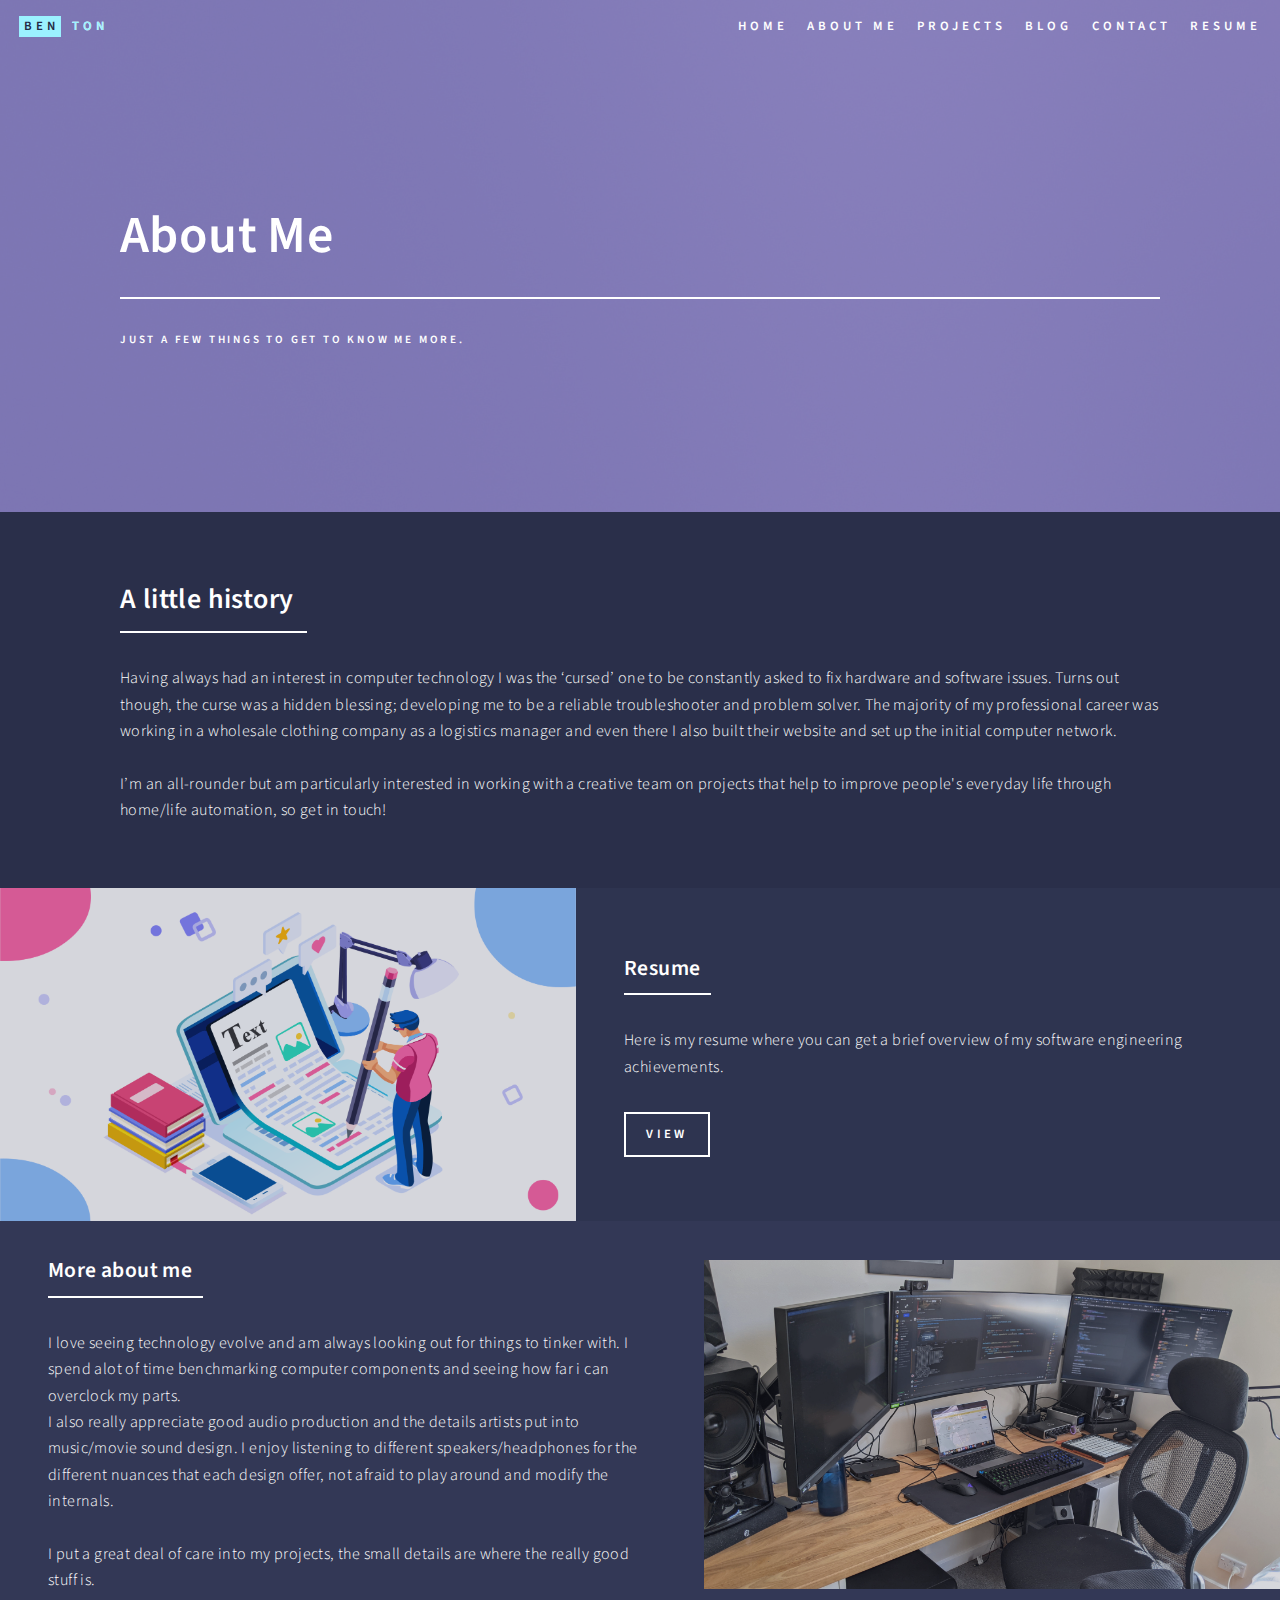
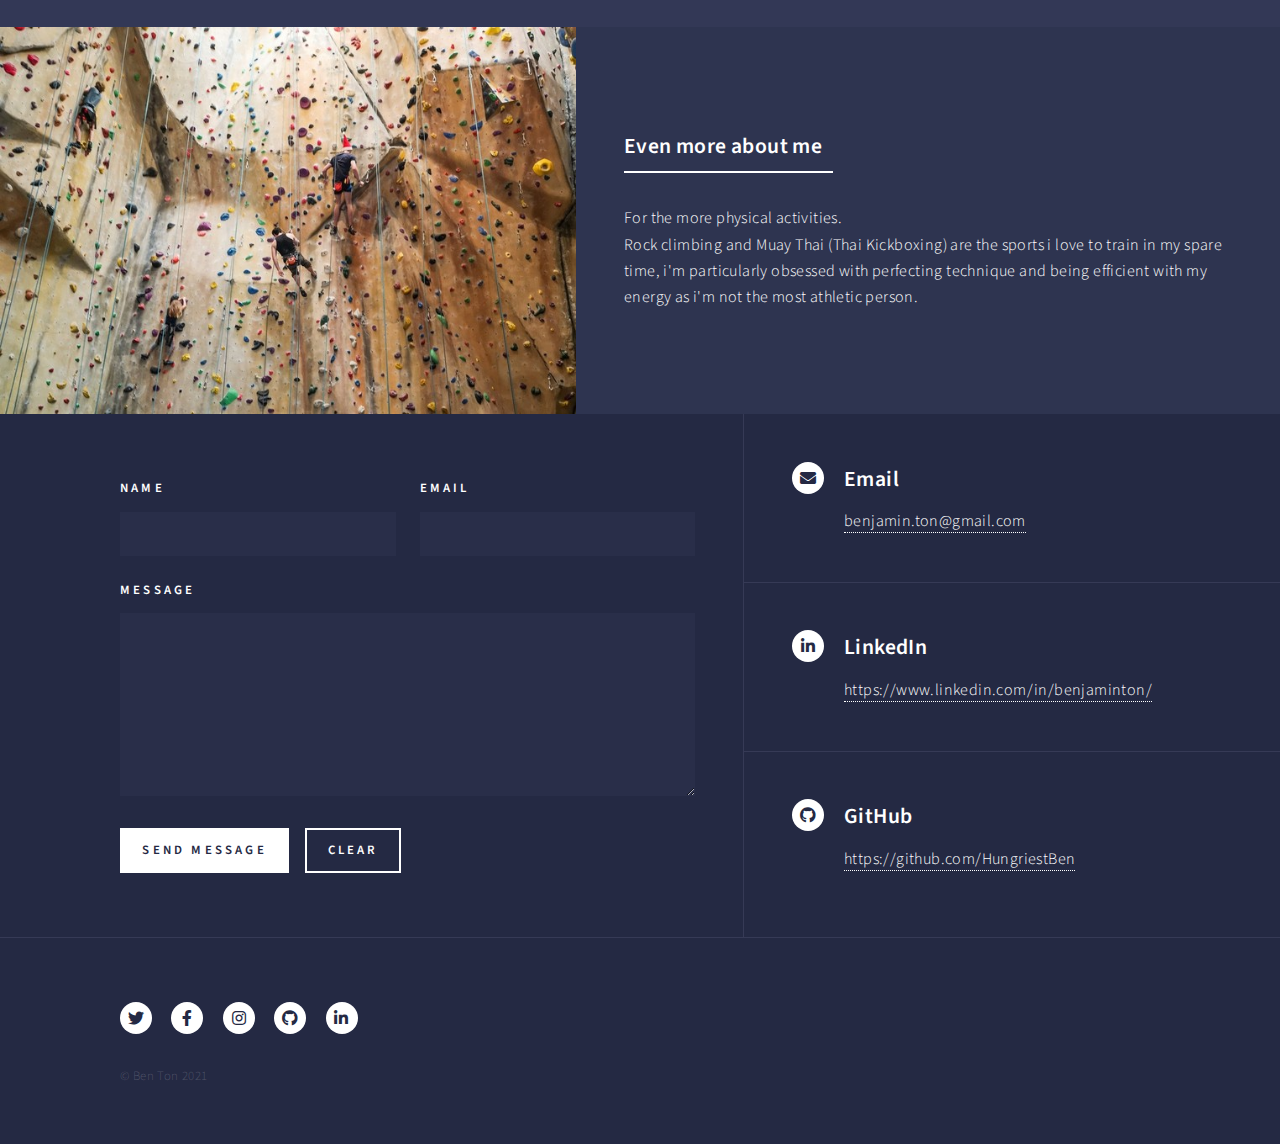
==== aboutme.html @ ab91a382 "Second commit" ====
<!DOCTYPE HTML>
<!--
	Forty by HTML5 UP
	html5up.net | @ajlkn
	Free for personal and commercial use under the CCA 3.0 license (html5up.net/license)
-->
<html>

<head>
	<title>About Me</title>
	<meta charset="utf-8" />
	<meta name="viewport" content="width=device-width, initial-scale=1, user-scalable=no" />
	<link rel="stylesheet" href="assets/css/main.css" />
	<noscript>
		<link rel="stylesheet" href="assets/css/noscript.css" />
	</noscript>
	<!-- webform.pw -->
	<script> web_form_id = "83a6d040-9218-4f47-a76b-d8c8f4a15410"</script>
	<script type="text/javascript" src="https://webform.pw/client/formclient.nocache.js">
	</script>
	<!--  -->
</head>

<body class="is-preload">

	<!-- Wrapper -->
	<div id="wrapper">

		<!-- Header -->
		<!-- Note: The "styleN" class below should match that of the banner element. -->
		<header id="header" class="alt style2">
			<a href="index.html" class="logo"><strong>BEN</strong> <span>TON</span></a>
			<nav>
			</nav>
		</header>

		<!-- Header -->
		<header id="header" class="alt">
			<a href="index.html" class="logo"><strong>BEN</strong> <span>TON</span></a>
			<nav>
				<a href="index.html">Home</a>
				<a href="landing.html">About Me</a>
				<a href="projects.html">Projects</a>
				<a href="blog.html" class="animatescroll">Blog</a>
				<a href="#contact" class="animatescroll">Contact</a>
				<a href="./public/Ben Ton.pdf" class="animatescroll">Resume</a>
			</nav>
		</header>

		<!-- Banner -->
		<!-- Note: The "styleN" class below should match that of the header element. -->
		<section id="banner" class="style2">
			<div class="inner">
				<span class="image">
					<img src="images/pic07.jpg" alt="" />
				</span>
				<header class="major">
					<h1>About Me</h1>
				</header>
				<div class="content">
					<p>Just a few things to get to know me more.</p>
				</div>
			</div>
		</section>

		<!-- Main -->
		<div id="main">

			<!-- One -->
			<section id="one">
				<div class="inner">
					<header class="major">
						<h2>A little history</h2>
					</header>
					<p>Having always had an interest in computer technology I was the ‘cursed’ one to be constantly
						asked to fix hardware and software issues. Turns out though, the curse was a hidden blessing;
						developing me to be a reliable troubleshooter and problem solver.
						The majority of my professional career was working in a wholesale clothing company as a
						logistics manager and even there I also built their website and set up the initial computer
						network.
						<br><br>
						I’m an all-rounder but am particularly interested in working with a creative team on projects
						that help to improve people's everyday life through home/life automation, so get in touch!
					</p>
				</div>
			</section>

			<!-- Two -->
			<section id="two" class="spotlights">
				<section>
					<a href="./public/Ben Ton.pdf" class="image">
						<img class="resume-image" src="./public/Document-Writing.png" alt=""
							data-position="center center" />
					</a>
					<div class="content">
						<div class="inner">
							<header class="major">
								<h3>Resume</h3>
							</header>
							<p>Here is my resume where you can get a brief overview of my software engineering
								achievements.</p>
							<ul class="actions">
								<li><a href="./public/Ben Ton.pdf" class="button">VIEW</a></li>
							</ul>
						</div>
					</div>
				</section>
				<section>
					<a href="#two" class="image">
						<img class="resume-image2" src="./public/bensdesk.jpg" alt="" data-position="top center" />
					</a>
					<div class="content">
						<div class="inner">
							<header class="major">
								<h3>More about me</h3>

							</header>
							<p>I love seeing technology evolve and am always looking out for things to tinker
								with. I spend alot of time benchmarking computer components and seeing how far i can
								overclock my parts.
								<br>
								I also really appreciate good audio production and the details artists put into
								music/movie sound design. I enjoy listening to different
								speakers/headphones for the different nuances that each design offer, not afraid to play
								around and modify the internals.
								<br>
								<br>
								I put a great deal of care into my projects, the small details are where the really good
								stuff is.


							</p>
							<!-- <ul class="actions">
								<li><a href="generic.html" class="button">Learn more</a></li>
							</ul> -->
						</div>
					</div>
				</section>
				<section>
					<a href="generic.html" class="image">
						<img src="./public/haardrock.jpg" alt="" data-position="25% 25%" />
					</a>
					<div class="content">
						<div class="inner">
							<header class="major">
								<h3>Even more about me</h3>
							</header>
							<p>For the more physical activities.
								<br>
								Rock climbing and Muay Thai (Thai Kickboxing) are the sports i love to train in my spare
								time, i'm particularly obsessed with perfecting technique and being efficient with my
								energy as i'm not the most athletic person.
							</p>
							<!-- <ul class="actions">
								<li><a href="generic.html" class="button">Learn more</a></li>
							</ul> -->
						</div>
					</div>
				</section>
			</section>

			<!-- Three -->
			<!-- <section id="three">
				<div class="inner">
					<header class="major">
						<h2>Massa libero</h2>
					</header>
					<p>Nullam et orci eu lorem consequat tincidunt vivamus et sagittis libero. Mauris aliquet magna
						magna sed nunc rhoncus pharetra. Pellentesque condimentum sem. In efficitur ligula tate urna.
						Maecenas laoreet massa vel lacinia pellentesque lorem ipsum dolor. Nullam et orci eu lorem
						consequat tincidunt. Vivamus et sagittis libero. Mauris aliquet magna magna sed nunc rhoncus
						amet pharetra et feugiat tempus.</p>
					<ul class="actions">
						<li><a href="generic.html" class="button next">Get Started</a></li>
					</ul>
				</div>
			</section> -->

		</div>

		<!-- Contact -->
		<section id="contact">
			<div class="inner">
				<section>
					<form method="post" action="#">
						<div class="fields">
							<div class="field half">
								<label for="name">Name</label>
								<input type="text" name="name" id="name" />
							</div>
							<div class="field half">
								<label for="email">Email</label>
								<input type="text" name="email" id="email" />
							</div>
							<div class="field">
								<label for="message">Message</label>
								<textarea name="message" id="message" rows="6"></textarea>
							</div>
						</div>
						<ul class="actions">
							<li><input type="submit" value="Send Message" class="primary" /></li>
							<li><input type="reset" value="Clear" /></li>
						</ul>
					</form>
				</section>
				<section class="split">
					<section>
						<div class="contact-method">
							<span class="icon solid alt fa-envelope"></span>
							<h3>Email</h3>
							<a href="#">benjamin.ton@gmail.com</a>
						</div>
					</section>
					<section>
						<div class="contact-method">
							<span class="icon brands alt fa-linkedin-in"></span>
							<h3>LinkedIn</h3>
							<a
								href="https://www.linkedin.com/in/benjaminton/">https://www.linkedin.com/in/benjaminton/</a>
						</div>
					</section>
					<section>
						<div class="contact-method">
							<span class="icon brands alt fa-github"></span>
							<h3>GitHub</h3>
							<a href="https://github.com/HungriestBen">https://github.com/HungriestBen</a>
						</div>
					</section>
				</section>
			</div>
		</section>

		<!-- Footer -->
		<footer id="footer">
			<div class="inner">
				<ul class="icons">
					<li><a href="#" class="icon brands alt fa-twitter"><span class="label">Twitter</span></a></li>
					<li><a href="#" class="icon brands alt fa-facebook-f"><span class="label">Facebook</span></a></li>
					<li><a href="#" class="icon brands alt fa-instagram"><span class="label">Instagram</span></a></li>
					<li><a href="#" class="icon brands alt fa-github"><span class="label">GitHub</span></a></li>
					<li><a href="#" class="icon brands alt fa-linkedin-in"><span class="label">LinkedIn</span></a></li>
				</ul>
				<ul class="copyright">
					<li>&copy; Ben Ton 2021</li>
					<!-- <li>Design: <a href="https://html5up.net">HTML5 UP</a></li> -->
				</ul>
			</div>
		</footer>

	</div>

	<!-- Scripts -->
	<script src="assets/js/jquery.min.js"></script>
	<script src="assets/js/jquery.scrolly.min.js"></script>
	<script src="assets/js/jquery.scrollex.min.js"></script>
	<script src="assets/js/browser.min.js"></script>
	<script src="assets/js/breakpoints.min.js"></script>
	<script src="assets/js/util.js"></script>
	<script src="assets/js/main.js"></script>

</body>

</html>
---- assets/css/main.css ----
@import url(fontawesome-all.min.css);
@import url("https://fonts.googleapis.com/css?family=Source+Sans+Pro:300,300italic,600,600italic");

/*
	Forty by HTML5 UP
	html5up.net | @ajlkn
	Free for personal and commercial use under the CCA 3.0 license (html5up.net/license)
*/

html, body, div, span, applet, object,
iframe, h1, h2, h3, h4, h5, h6, p, blockquote,
pre, a, abbr, acronym, address, big, cite,
code, del, dfn, em, img, ins, kbd, q, s, samp,
small, strike, strong, sub, sup, tt, var, b,
u, i, center, dl, dt, dd, ol, ul, li, fieldset,
form, label, legend, table, caption, tbody,
tfoot, thead, tr, th, td, article, aside,
canvas, details, embed, figure, figcaption,
footer, header, hgroup, menu, nav, output, ruby,
section, summary, time, mark, audio, video {
	margin: 0;
	padding: 0;
	border: 0;
	font-size: 100%;
	font: inherit;
	vertical-align: baseline;}

article, aside, details, figcaption, figure,
footer, header, hgroup, menu, nav, section {
	display: block;}

body {
	line-height: 1;
}

ol, ul {
	list-style: none;
}

blockquote, q {
	quotes: none;
}

	blockquote:before, blockquote:after, q:before, q:after {
		content: '';
		content: none;
	}

table {
	border-collapse: collapse;
	border-spacing: 0;
}

body {
	-webkit-text-size-adjust: none;
}

mark {
	background-color: transparent;
	color: inherit;
}

input::-moz-focus-inner {
	border: 0;
	padding: 0;
}

.gap {
    height: 20px;
}

.hr {
	width: 70%;
	margin: 0 auto;
	color: rgba(255, 255, 255, 0.698);
	height: 70px;
}

.skills {
	width: 70%;
    padding: 50px;
	text-align: center;
	margin: 0 auto;
	padding: 80px;
}

.skills-icons {
    display: flex; 
    justify-content: space-around;
    padding: 5px;
    gap: 5px;
}
.skills-icons img{
    width: 5em;
    height: 5em;
    border-radius: 100px;
    margin: 0 auto;
}

.projectswrapper {
	text-align: center;
}

.projects {
	display: grid;
	/* justify-content: space-between; */
    grid-template-columns: 1fr 1fr 1fr;
	width: 70%;
	margin: 0 auto;
	text-align: center;
	padding: 80px;
	opacity: 0.7;
}

.projectsh2 {
	margin: 0 auto;

}

.projects p{
	margin: 0 auto;
	width: 404px;
	padding: 20px;
}

.project img{
	display: block;
	border: 2px solid rgba(255, 255, 255, 0.7);
	border-radius: 2px;
	margin: 0 auto;
}

.project-image:hover {
	opacity: 1;
	animation-duration: 5.5s; 
	animation-timing-function: ease-out; 
	animation-delay: 0s;
}

input, select, textarea {
	-moz-appearance: none;
	-webkit-appearance: none;
	-ms-appearance: none;
	appearance: none;
}

/* Basic */

	@-ms-viewport {
		width: device-width;
	}

	body {
		-ms-overflow-style: scrollbar;
	}

	@media screen and (max-width: 480px) {

		html, body {
			min-width: 320px;
		}

	}

	html {
		box-sizing: border-box;
	}

	*, *:before, *:after {
		box-sizing: inherit;
	}

	body {
		background: #242943;
	}

		body.is-preload *, body.is-preload *:before, body.is-preload *:after {
			-moz-animation: none !important;
			-webkit-animation: none !important;
			-ms-animation: none !important;
			animation: none !important;
			-moz-transition: none !important;
			-webkit-transition: none !important;
			-ms-transition: none !important;
			transition: none !important;
		}

/* Type */

	body, input, select, textarea {
		color: #ffffff;
		font-family: "Source Sans Pro", Helvetica, sans-serif;
		font-size: 17pt;
		font-weight: 300;
		letter-spacing: 0.025em;
		line-height: 1.65;
	}

		@media screen and (max-width: 1680px) {

			body, input, select, textarea {
				font-size: 14pt;
			}

		}

		@media screen and (max-width: 1280px) {

			body, input, select, textarea {
				font-size: 12pt;
			}

		}

		@media screen and (max-width: 360px) {

			body, input, select, textarea {
				font-size: 11pt;
			}

		}

	a {
		-moz-transition: color 0.2s ease-in-out, border-bottom-color 0.2s ease-in-out;
		-webkit-transition: color 0.2s ease-in-out, border-bottom-color 0.2s ease-in-out;
		-ms-transition: color 0.2s ease-in-out, border-bottom-color 0.2s ease-in-out;
		transition: color 0.2s ease-in-out, border-bottom-color 0.2s ease-in-out;
		border-bottom: dotted 1px;
		color: inherit;
		text-decoration: none;
	}

		a:hover {
			border-bottom-color: transparent;
			color: #9bf1ff !important;
		}

		a:active {
			color: #53e3fb !important;
		}

	strong, b {
		color: #ffffff;
		font-weight: 600;
	}

	em, i {
		font-style: italic;
	}

	p {
		margin: 0 0 2em 0;
	}

	h1, h2, h3, h4, h5, h6 {
		color: #ffffff;
		font-weight: 600;
		line-height: 1.65;
		margin: 0 0 1em 0;
	}

		h1 a, h2 a, h3 a, h4 a, h5 a, h6 a {
			color: inherit;
			border-bottom: 0;
		}

	h1 {
		font-size: 2.5em;
	}

	h2 {
		font-size: 1.75em;
	}

	h3 {
		font-size: 1.35em;
	}

	h4 {
		font-size: 1.1em;
	}

	h5 {
		font-size: 0.9em;
	}

	h6 {
		font-size: 0.7em;
	}

	@media screen and (max-width: 736px) {

		h1 {
			font-size: 2em;
		}

		h2 {
			font-size: 1.5em;
		}

		h3 {
			font-size: 1.25em;
		}

	}

	sub {
		font-size: 0.8em;
		position: relative;
		top: 0.5em;
	}

	sup {
		font-size: 0.8em;
		position: relative;
		top: -0.5em;
	}

	blockquote {
		border-left: solid 4px rgba(212, 212, 255, 0.1);
		font-style: italic;
		margin: 0 0 2em 0;
		padding: 0.5em 0 0.5em 2em;
	}

	code {
		background: rgba(212, 212, 255, 0.035);
		font-family: "Courier New", monospace;
		font-size: 0.9em;
		margin: 0 0.25em;
		padding: 0.25em 0.65em;
	}

	pre {
		-webkit-overflow-scrolling: touch;
		font-family: "Courier New", monospace;
		font-size: 0.9em;
		margin: 0 0 2em 0;
	}

		pre code {
			display: block;
			line-height: 1.75;
			padding: 1em 1.5em;
			overflow-x: auto;
		}

	hr {
		border: 0;
		border-bottom: solid 1px rgba(212, 212, 255, 0.1);
		margin: 2em 0;
	}

		hr.major {
			margin: 3em 0;
		}

	.align-left {
		text-align: left;
	}

	.align-center {
		text-align: center;
	}

	.align-right {
		text-align: right;
	}

/* Row */

	.row {
		display: flex;
		flex-wrap: wrap;
		box-sizing: border-box;
		align-items: stretch;
	}

		.row > * {
			box-sizing: border-box;
		}

		.row.gtr-uniform > * > :last-child {
			margin-bottom: 0;
		}

		.row.aln-left {
			justify-content: flex-start;
		}

		.row.aln-center {
			justify-content: center;
		}

		.row.aln-right {
			justify-content: flex-end;
		}

		.row.aln-top {
			align-items: flex-start;
		}

		.row.aln-middle {
			align-items: center;
		}

		.row.aln-bottom {
			align-items: flex-end;
		}

		.row > .imp {
			order: -1;
		}

		.row > .col-1 {
			width: 8.33333%;
		}

		.row > .off-1 {
			margin-left: 8.33333%;
		}

		.row > .col-2 {
			width: 16.66667%;
		}

		.row > .off-2 {
			margin-left: 16.66667%;
		}

		.row > .col-3 {
			width: 25%;
		}

		.row > .off-3 {
			margin-left: 25%;
		}

		.row > .col-4 {
			width: 33.33333%;
		}

		.row > .off-4 {
			margin-left: 33.33333%;
		}

		.row > .col-5 {
			width: 41.66667%;
		}

		.row > .off-5 {
			margin-left: 41.66667%;
		}

		.row > .col-6 {
			width: 50%;
		}

		.row > .off-6 {
			margin-left: 50%;
		}

		.row > .col-7 {
			width: 58.33333%;
		}

		.row > .off-7 {
			margin-left: 58.33333%;
		}

		.row > .col-8 {
			width: 66.66667%;
		}

		.row > .off-8 {
			margin-left: 66.66667%;
		}

		.row > .col-9 {
			width: 75%;
		}

		.row > .off-9 {
			margin-left: 75%;
		}

		.row > .col-10 {
			width: 83.33333%;
		}

		.row > .off-10 {
			margin-left: 83.33333%;
		}

		.row > .col-11 {
			width: 91.66667%;
		}

		.row > .off-11 {
			margin-left: 91.66667%;
		}

		.row > .col-12 {
			width: 100%;
		}

		.row > .off-12 {
			margin-left: 100%;
		}

		.row.gtr-0 {
			margin-top: 0;
			margin-left: 0em;
		}

			.row.gtr-0 > * {
				padding: 0 0 0 0em;
			}

			.row.gtr-0.gtr-uniform {
				margin-top: 0em;
			}

				.row.gtr-0.gtr-uniform > * {
					padding-top: 0em;
				}

		.row.gtr-25 {
			margin-top: 0;
			margin-left: -0.5em;
		}

			.row.gtr-25 > * {
				padding: 0 0 0 0.5em;
			}

			.row.gtr-25.gtr-uniform {
				margin-top: -0.5em;
			}

				.row.gtr-25.gtr-uniform > * {
					padding-top: 0.5em;
				}

		.row.gtr-50 {
			margin-top: 0;
			margin-left: -1em;
		}

			.row.gtr-50 > * {
				padding: 0 0 0 1em;
			}

			.row.gtr-50.gtr-uniform {
				margin-top: -1em;
			}

				.row.gtr-50.gtr-uniform > * {
					padding-top: 1em;
				}

		.row {
			margin-top: 0;
			margin-left: -2em;
		}

			.row > * {
				padding: 0 0 0 2em;
			}

			.row.gtr-uniform {
				margin-top: -2em;
			}

				.row.gtr-uniform > * {
					padding-top: 2em;
				}

		.row.gtr-150 {
			margin-top: 0;
			margin-left: -3em;
		}

			.row.gtr-150 > * {
				padding: 0 0 0 3em;
			}

			.row.gtr-150.gtr-uniform {
				margin-top: -3em;
			}

				.row.gtr-150.gtr-uniform > * {
					padding-top: 3em;
				}

		.row.gtr-200 {
			margin-top: 0;
			margin-left: -4em;
		}

			.row.gtr-200 > * {
				padding: 0 0 0 4em;
			}

			.row.gtr-200.gtr-uniform {
				margin-top: -4em;
			}

				.row.gtr-200.gtr-uniform > * {
					padding-top: 4em;
				}

		@media screen and (max-width: 1680px) {

			.row {
				display: flex;
				flex-wrap: wrap;
				box-sizing: border-box;
				align-items: stretch;
			}

				.row > * {
					box-sizing: border-box;
				}

				.row.gtr-uniform > * > :last-child {
					margin-bottom: 0;
				}

				.row.aln-left {
					justify-content: flex-start;
				}

				.row.aln-center {
					justify-content: center;
				}

				.row.aln-right {
					justify-content: flex-end;
				}

				.row.aln-top {
					align-items: flex-start;
				}

				.row.aln-middle {
					align-items: center;
				}

				.row.aln-bottom {
					align-items: flex-end;
				}

				.row > .imp-xlarge {
					order: -1;
				}

				.row > .col-1-xlarge {
					width: 8.33333%;
				}

				.row > .off-1-xlarge {
					margin-left: 8.33333%;
				}

				.row > .col-2-xlarge {
					width: 16.66667%;
				}

				.row > .off-2-xlarge {
					margin-left: 16.66667%;
				}

				.row > .col-3-xlarge {
					width: 25%;
				}

				.row > .off-3-xlarge {
					margin-left: 25%;
				}

				.row > .col-4-xlarge {
					width: 33.33333%;
				}

				.row > .off-4-xlarge {
					margin-left: 33.33333%;
				}

				.row > .col-5-xlarge {
					width: 41.66667%;
				}

				.row > .off-5-xlarge {
					margin-left: 41.66667%;
				}

				.row > .col-6-xlarge {
					width: 50%;
				}

				.row > .off-6-xlarge {
					margin-left: 50%;
				}

				.row > .col-7-xlarge {
					width: 58.33333%;
				}

				.row > .off-7-xlarge {
					margin-left: 58.33333%;
				}

				.row > .col-8-xlarge {
					width: 66.66667%;
				}

				.row > .off-8-xlarge {
					margin-left: 66.66667%;
				}

				.row > .col-9-xlarge {
					width: 75%;
				}

				.row > .off-9-xlarge {
					margin-left: 75%;
				}

				.row > .col-10-xlarge {
					width: 83.33333%;
				}

				.row > .off-10-xlarge {
					margin-left: 83.33333%;
				}

				.row > .col-11-xlarge {
					width: 91.66667%;
				}

				.row > .off-11-xlarge {
					margin-left: 91.66667%;
				}

				.row > .col-12-xlarge {
					width: 100%;
				}

				.row > .off-12-xlarge {
					margin-left: 100%;
				}

				.row.gtr-0 {
					margin-top: 0;
					margin-left: 0em;
				}

					.row.gtr-0 > * {
						padding: 0 0 0 0em;
					}

					.row.gtr-0.gtr-uniform {
						margin-top: 0em;
					}

						.row.gtr-0.gtr-uniform > * {
							padding-top: 0em;
						}

				.row.gtr-25 {
					margin-top: 0;
					margin-left: -0.5em;
				}

					.row.gtr-25 > * {
						padding: 0 0 0 0.5em;
					}

					.row.gtr-25.gtr-uniform {
						margin-top: -0.5em;
					}

						.row.gtr-25.gtr-uniform > * {
							padding-top: 0.5em;
						}

				.row.gtr-50 {
					margin-top: 0;
					margin-left: -1em;
				}

					.row.gtr-50 > * {
						padding: 0 0 0 1em;
					}

					.row.gtr-50.gtr-uniform {
						margin-top: -1em;
					}

						.row.gtr-50.gtr-uniform > * {
							padding-top: 1em;
						}

				.row {
					margin-top: 0;
					margin-left: -2em;
				}

					.row > * {
						padding: 0 0 0 2em;
					}

					.row.gtr-uniform {
						margin-top: -2em;
					}

						.row.gtr-uniform > * {
							padding-top: 2em;
						}

				.row.gtr-150 {
					margin-top: 0;
					margin-left: -3em;
				}

					.row.gtr-150 > * {
						padding: 0 0 0 3em;
					}

					.row.gtr-150.gtr-uniform {
						margin-top: -3em;
					}

						.row.gtr-150.gtr-uniform > * {
							padding-top: 3em;
						}

				.row.gtr-200 {
					margin-top: 0;
					margin-left: -4em;
				}

					.row.gtr-200 > * {
						padding: 0 0 0 4em;
					}

					.row.gtr-200.gtr-uniform {
						margin-top: -4em;
					}

						.row.gtr-200.gtr-uniform > * {
							padding-top: 4em;
						}

		}

		@media screen and (max-width: 1280px) {

			.row {
				display: flex;
				flex-wrap: wrap;
				box-sizing: border-box;
				align-items: stretch;
			}

				.row > * {
					box-sizing: border-box;
				}

				.row.gtr-uniform > * > :last-child {
					margin-bottom: 0;
				}

				.row.aln-left {
					justify-content: flex-start;
				}

				.row.aln-center {
					justify-content: center;
				}

				.row.aln-right {
					justify-content: flex-end;
				}

				.row.aln-top {
					align-items: flex-start;
				}

				.row.aln-middle {
					align-items: center;
				}

				.row.aln-bottom {
					align-items: flex-end;
				}

				.row > .imp-large {
					order: -1;
				}

				.row > .col-1-large {
					width: 8.33333%;
				}

				.row > .off-1-large {
					margin-left: 8.33333%;
				}

				.row > .col-2-large {
					width: 16.66667%;
				}

				.row > .off-2-large {
					margin-left: 16.66667%;
				}

				.row > .col-3-large {
					width: 25%;
				}

				.row > .off-3-large {
					margin-left: 25%;
				}

				.row > .col-4-large {
					width: 33.33333%;
				}

				.row > .off-4-large {
					margin-left: 33.33333%;
				}

				.row > .col-5-large {
					width: 41.66667%;
				}

				.row > .off-5-large {
					margin-left: 41.66667%;
				}

				.row > .col-6-large {
					width: 50%;
				}

				.row > .off-6-large {
					margin-left: 50%;
				}

				.row > .col-7-large {
					width: 58.33333%;
				}

				.row > .off-7-large {
					margin-left: 58.33333%;
				}

				.row > .col-8-large {
					width: 66.66667%;
				}

				.row > .off-8-large {
					margin-left: 66.66667%;
				}

				.row > .col-9-large {
					width: 75%;
				}

				.row > .off-9-large {
					margin-left: 75%;
				}

				.row > .col-10-large {
					width: 83.33333%;
				}

				.row > .off-10-large {
					margin-left: 83.33333%;
				}

				.row > .col-11-large {
					width: 91.66667%;
				}

				.row > .off-11-large {
					margin-left: 91.66667%;
				}

				.row > .col-12-large {
					width: 100%;
				}

				.row > .off-12-large {
					margin-left: 100%;
				}

				.row.gtr-0 {
					margin-top: 0;
					margin-left: 0em;
				}

					.row.gtr-0 > * {
						padding: 0 0 0 0em;
					}

					.row.gtr-0.gtr-uniform {
						margin-top: 0em;
					}

						.row.gtr-0.gtr-uniform > * {
							padding-top: 0em;
						}

				.row.gtr-25 {
					margin-top: 0;
					margin-left: -0.375em;
				}

					.row.gtr-25 > * {
						padding: 0 0 0 0.375em;
					}

					.row.gtr-25.gtr-uniform {
						margin-top: -0.375em;
					}

						.row.gtr-25.gtr-uniform > * {
							padding-top: 0.375em;
						}

				.row.gtr-50 {
					margin-top: 0;
					margin-left: -0.75em;
				}

					.row.gtr-50 > * {
						padding: 0 0 0 0.75em;
					}

					.row.gtr-50.gtr-uniform {
						margin-top: -0.75em;
					}

						.row.gtr-50.gtr-uniform > * {
							padding-top: 0.75em;
						}

				.row {
					margin-top: 0;
					margin-left: -1.5em;
				}

					.row > * {
						padding: 0 0 0 1.5em;
					}

					.row.gtr-uniform {
						margin-top: -1.5em;
					}

						.row.gtr-uniform > * {
							padding-top: 1.5em;
						}

				.row.gtr-150 {
					margin-top: 0;
					margin-left: -2.25em;
				}

					.row.gtr-150 > * {
						padding: 0 0 0 2.25em;
					}

					.row.gtr-150.gtr-uniform {
						margin-top: -2.25em;
					}

						.row.gtr-150.gtr-uniform > * {
							padding-top: 2.25em;
						}

				.row.gtr-200 {
					margin-top: 0;
					margin-left: -3em;
				}

					.row.gtr-200 > * {
						padding: 0 0 0 3em;
					}

					.row.gtr-200.gtr-uniform {
						margin-top: -3em;
					}

						.row.gtr-200.gtr-uniform > * {
							padding-top: 3em;
						}

		}

		@media screen and (max-width: 980px) {

			.row {
				display: flex;
				flex-wrap: wrap;
				box-sizing: border-box;
				align-items: stretch;
			}

				.row > * {
					box-sizing: border-box;
				}

				.row.gtr-uniform > * > :last-child {
					margin-bottom: 0;
				}

				.row.aln-left {
					justify-content: flex-start;
				}

				.row.aln-center {
					justify-content: center;
				}

				.row.aln-right {
					justify-content: flex-end;
				}

				.row.aln-top {
					align-items: flex-start;
				}

				.row.aln-middle {
					align-items: center;
				}

				.row.aln-bottom {
					align-items: flex-end;
				}

				.row > .imp-medium {
					order: -1;
				}

				.row > .col-1-medium {
					width: 8.33333%;
				}

				.row > .off-1-medium {
					margin-left: 8.33333%;
				}

				.row > .col-2-medium {
					width: 16.66667%;
				}

				.row > .off-2-medium {
					margin-left: 16.66667%;
				}

				.row > .col-3-medium {
					width: 25%;
				}

				.row > .off-3-medium {
					margin-left: 25%;
				}

				.row > .col-4-medium {
					width: 33.33333%;
				}

				.row > .off-4-medium {
					margin-left: 33.33333%;
				}

				.row > .col-5-medium {
					width: 41.66667%;
				}

				.row > .off-5-medium {
					margin-left: 41.66667%;
				}

				.row > .col-6-medium {
					width: 50%;
				}

				.row > .off-6-medium {
					margin-left: 50%;
				}

				.row > .col-7-medium {
					width: 58.33333%;
				}

				.row > .off-7-medium {
					margin-left: 58.33333%;
				}

				.row > .col-8-medium {
					width: 66.66667%;
				}

				.row > .off-8-medium {
					margin-left: 66.66667%;
				}

				.row > .col-9-medium {
					width: 75%;
				}

				.row > .off-9-medium {
					margin-left: 75%;
				}

				.row > .col-10-medium {
					width: 83.33333%;
				}

				.row > .off-10-medium {
					margin-left: 83.33333%;
				}

				.row > .col-11-medium {
					width: 91.66667%;
				}

				.row > .off-11-medium {
					margin-left: 91.66667%;
				}

				.row > .col-12-medium {
					width: 100%;
				}

				.row > .off-12-medium {
					margin-left: 100%;
				}

				.row.gtr-0 {
					margin-top: 0;
					margin-left: 0em;
				}

					.row.gtr-0 > * {
						padding: 0 0 0 0em;
					}

					.row.gtr-0.gtr-uniform {
						margin-top: 0em;
					}

						.row.gtr-0.gtr-uniform > * {
							padding-top: 0em;
						}

				.row.gtr-25 {
					margin-top: 0;
					margin-left: -0.375em;
				}

					.row.gtr-25 > * {
						padding: 0 0 0 0.375em;
					}

					.row.gtr-25.gtr-uniform {
						margin-top: -0.375em;
					}

						.row.gtr-25.gtr-uniform > * {
							padding-top: 0.375em;
						}

				.row.gtr-50 {
					margin-top: 0;
					margin-left: -0.75em;
				}

					.row.gtr-50 > * {
						padding: 0 0 0 0.75em;
					}

					.row.gtr-50.gtr-uniform {
						margin-top: -0.75em;
					}

						.row.gtr-50.gtr-uniform > * {
							padding-top: 0.75em;
						}

				.row {
					margin-top: 0;
					margin-left: -1.5em;
				}

					.row > * {
						padding: 0 0 0 1.5em;
					}

					.row.gtr-uniform {
						margin-top: -1.5em;
					}

						.row.gtr-uniform > * {
							padding-top: 1.5em;
						}

				.row.gtr-150 {
					margin-top: 0;
					margin-left: -2.25em;
				}

					.row.gtr-150 > * {
						padding: 0 0 0 2.25em;
					}

					.row.gtr-150.gtr-uniform {
						margin-top: -2.25em;
					}

						.row.gtr-150.gtr-uniform > * {
							padding-top: 2.25em;
						}

				.row.gtr-200 {
					margin-top: 0;
					margin-left: -3em;
				}

					.row.gtr-200 > * {
						padding: 0 0 0 3em;
					}

					.row.gtr-200.gtr-uniform {
						margin-top: -3em;
					}

						.row.gtr-200.gtr-uniform > * {
							padding-top: 3em;
						}

		}

		@media screen and (max-width: 736px) {

			.row {
				display: flex;
				flex-wrap: wrap;
				box-sizing: border-box;
				align-items: stretch;
			}

				.row > * {
					box-sizing: border-box;
				}

				.row.gtr-uniform > * > :last-child {
					margin-bottom: 0;
				}

				.row.aln-left {
					justify-content: flex-start;
				}

				.row.aln-center {
					justify-content: center;
				}

				.row.aln-right {
					justify-content: flex-end;
				}

				.row.aln-top {
					align-items: flex-start;
				}

				.row.aln-middle {
					align-items: center;
				}

				.row.aln-bottom {
					align-items: flex-end;
				}

				.row > .imp-small {
					order: -1;
				}

				.row > .col-1-small {
					width: 8.33333%;
				}

				.row > .off-1-small {
					margin-left: 8.33333%;
				}

				.row > .col-2-small {
					width: 16.66667%;
				}

				.row > .off-2-small {
					margin-left: 16.66667%;
				}

				.row > .col-3-small {
					width: 25%;
				}

				.row > .off-3-small {
					margin-left: 25%;
				}

				.row > .col-4-small {
					width: 33.33333%;
				}

				.row > .off-4-small {
					margin-left: 33.33333%;
				}

				.row > .col-5-small {
					width: 41.66667%;
				}

				.row > .off-5-small {
					margin-left: 41.66667%;
				}

				.row > .col-6-small {
					width: 50%;
				}

				.row > .off-6-small {
					margin-left: 50%;
				}

				.row > .col-7-small {
					width: 58.33333%;
				}

				.row > .off-7-small {
					margin-left: 58.33333%;
				}

				.row > .col-8-small {
					width: 66.66667%;
				}

				.row > .off-8-small {
					margin-left: 66.66667%;
				}

				.row > .col-9-small {
					width: 75%;
				}

				.row > .off-9-small {
					margin-left: 75%;
				}

				.row > .col-10-small {
					width: 83.33333%;
				}

				.row > .off-10-small {
					margin-left: 83.33333%;
				}

				.row > .col-11-small {
					width: 91.66667%;
				}

				.row > .off-11-small {
					margin-left: 91.66667%;
				}

				.row > .col-12-small {
					width: 100%;
				}

				.row > .off-12-small {
					margin-left: 100%;
				}

				.row.gtr-0 {
					margin-top: 0;
					margin-left: 0em;
				}

					.row.gtr-0 > * {
						padding: 0 0 0 0em;
					}

					.row.gtr-0.gtr-uniform {
						margin-top: 0em;
					}

						.row.gtr-0.gtr-uniform > * {
							padding-top: 0em;
						}

				.row.gtr-25 {
					margin-top: 0;
					margin-left: -0.3125em;
				}

					.row.gtr-25 > * {
						padding: 0 0 0 0.3125em;
					}

					.row.gtr-25.gtr-uniform {
						margin-top: -0.3125em;
					}

						.row.gtr-25.gtr-uniform > * {
							padding-top: 0.3125em;
						}

				.row.gtr-50 {
					margin-top: 0;
					margin-left: -0.625em;
				}

					.row.gtr-50 > * {
						padding: 0 0 0 0.625em;
					}

					.row.gtr-50.gtr-uniform {
						margin-top: -0.625em;
					}

						.row.gtr-50.gtr-uniform > * {
							padding-top: 0.625em;
						}

				.row {
					margin-top: 0;
					margin-left: -1.25em;
				}

					.row > * {
						padding: 0 0 0 1.25em;
					}

					.row.gtr-uniform {
						margin-top: -1.25em;
					}

						.row.gtr-uniform > * {
							padding-top: 1.25em;
						}

				.row.gtr-150 {
					margin-top: 0;
					margin-left: -1.875em;
				}

					.row.gtr-150 > * {
						padding: 0 0 0 1.875em;
					}

					.row.gtr-150.gtr-uniform {
						margin-top: -1.875em;
					}

						.row.gtr-150.gtr-uniform > * {
							padding-top: 1.875em;
						}

				.row.gtr-200 {
					margin-top: 0;
					margin-left: -2.5em;
				}

					.row.gtr-200 > * {
						padding: 0 0 0 2.5em;
					}

					.row.gtr-200.gtr-uniform {
						margin-top: -2.5em;
					}

						.row.gtr-200.gtr-uniform > * {
							padding-top: 2.5em;
						}

		}

		@media screen and (max-width: 480px) {

			.row {
				display: flex;
				flex-wrap: wrap;
				box-sizing: border-box;
				align-items: stretch;
			}

				.row > * {
					box-sizing: border-box;
				}

				.row.gtr-uniform > * > :last-child {
					margin-bottom: 0;
				}

				.row.aln-left {
					justify-content: flex-start;
				}

				.row.aln-center {
					justify-content: center;
				}

				.row.aln-right {
					justify-content: flex-end;
				}

				.row.aln-top {
					align-items: flex-start;
				}

				.row.aln-middle {
					align-items: center;
				}

				.row.aln-bottom {
					align-items: flex-end;
				}

				.row > .imp-xsmall {
					order: -1;
				}

				.row > .col-1-xsmall {
					width: 8.33333%;
				}

				.row > .off-1-xsmall {
					margin-left: 8.33333%;
				}

				.row > .col-2-xsmall {
					width: 16.66667%;
				}

				.row > .off-2-xsmall {
					margin-left: 16.66667%;
				}

				.row > .col-3-xsmall {
					width: 25%;
				}

				.row > .off-3-xsmall {
					margin-left: 25%;
				}

				.row > .col-4-xsmall {
					width: 33.33333%;
				}

				.row > .off-4-xsmall {
					margin-left: 33.33333%;
				}

				.row > .col-5-xsmall {
					width: 41.66667%;
				}

				.row > .off-5-xsmall {
					margin-left: 41.66667%;
				}

				.row > .col-6-xsmall {
					width: 50%;
				}

				.row > .off-6-xsmall {
					margin-left: 50%;
				}

				.row > .col-7-xsmall {
					width: 58.33333%;
				}

				.row > .off-7-xsmall {
					margin-left: 58.33333%;
				}

				.row > .col-8-xsmall {
					width: 66.66667%;
				}

				.row > .off-8-xsmall {
					margin-left: 66.66667%;
				}

				.row > .col-9-xsmall {
					width: 75%;
				}

				.row > .off-9-xsmall {
					margin-left: 75%;
				}

				.row > .col-10-xsmall {
					width: 83.33333%;
				}

				.row > .off-10-xsmall {
					margin-left: 83.33333%;
				}

				.row > .col-11-xsmall {
					width: 91.66667%;
				}

				.row > .off-11-xsmall {
					margin-left: 91.66667%;
				}

				.row > .col-12-xsmall {
					width: 100%;
				}

				.row > .off-12-xsmall {
					margin-left: 100%;
				}

				.row.gtr-0 {
					margin-top: 0;
					margin-left: 0em;
				}

					.row.gtr-0 > * {
						padding: 0 0 0 0em;
					}

					.row.gtr-0.gtr-uniform {
						margin-top: 0em;
					}

						.row.gtr-0.gtr-uniform > * {
							padding-top: 0em;
						}

				.row.gtr-25 {
					margin-top: 0;
					margin-left: -0.3125em;
				}

					.row.gtr-25 > * {
						padding: 0 0 0 0.3125em;
					}

					.row.gtr-25.gtr-uniform {
						margin-top: -0.3125em;
					}

						.row.gtr-25.gtr-uniform > * {
							padding-top: 0.3125em;
						}

				.row.gtr-50 {
					margin-top: 0;
					margin-left: -0.625em;
				}

					.row.gtr-50 > * {
						padding: 0 0 0 0.625em;
					}

					.row.gtr-50.gtr-uniform {
						margin-top: -0.625em;
					}

						.row.gtr-50.gtr-uniform > * {
							padding-top: 0.625em;
						}

				.row {
					margin-top: 0;
					margin-left: -1.25em;
				}

					.row > * {
						padding: 0 0 0 1.25em;
					}

					.row.gtr-uniform {
						margin-top: -1.25em;
					}

						.row.gtr-uniform > * {
							padding-top: 1.25em;
						}

				.row.gtr-150 {
					margin-top: 0;
					margin-left: -1.875em;
				}

					.row.gtr-150 > * {
						padding: 0 0 0 1.875em;
					}

					.row.gtr-150.gtr-uniform {
						margin-top: -1.875em;
					}

						.row.gtr-150.gtr-uniform > * {
							padding-top: 1.875em;
						}

				.row.gtr-200 {
					margin-top: 0;
					margin-left: -2.5em;
				}

					.row.gtr-200 > * {
						padding: 0 0 0 2.5em;
					}

					.row.gtr-200.gtr-uniform {
						margin-top: -2.5em;
					}

						.row.gtr-200.gtr-uniform > * {
							padding-top: 2.5em;
						}

		}

/* Section/Article */

	section.special, article.special {
		text-align: center;
	}

	header.major {
		width: -moz-max-content;
		width: -webkit-max-content;
		width: -ms-max-content;
		width: max-content;
		margin-bottom: 2em;
	}

		header.major > :first-child {
			margin-bottom: 0;
			width: calc(100% + 0.5em);
		}

			header.major > :first-child:after {
				content: '';
				background-color: #ffffff;
				display: block;
				height: 2px;
				margin: 0.325em 0 0.5em 0;
				width: 100%;
			}

		header.major > p {
			font-size: 0.7em;
			font-weight: 600;
			letter-spacing: 0.25em;
			margin-bottom: 0;
			text-transform: uppercase;
		}

		body.is-ie header.major > :first-child:after {
			max-width: 9em;
		}

		body.is-ie header.major > h1:after {
			max-width: 100% !important;
		}

	@media screen and (max-width: 736px) {

		header.major > p br {
			display: none;
		}

	}

/* Form */

	form {
		margin: 0 0 2em 0;
	}

		form > :last-child {
			margin-bottom: 0;
		}

		form > .fields {
			display: -moz-flex;
			display: -webkit-flex;
			display: -ms-flex;
			display: flex;
			-moz-flex-wrap: wrap;
			-webkit-flex-wrap: wrap;
			-ms-flex-wrap: wrap;
			flex-wrap: wrap;
			width: calc(100% + 3em);
			margin: -1.5em 0 2em -1.5em;
		}

			form > .fields > .field {
				-moz-flex-grow: 0;
				-webkit-flex-grow: 0;
				-ms-flex-grow: 0;
				flex-grow: 0;
				-moz-flex-shrink: 0;
				-webkit-flex-shrink: 0;
				-ms-flex-shrink: 0;
				flex-shrink: 0;
				padding: 1.5em 0 0 1.5em;
				width: calc(100% - 1.5em);
			}

				form > .fields > .field.half {
					width: calc(50% - 0.75em);
				}

				form > .fields > .field.third {
					width: calc(100%/3 - 0.5em);
				}

				form > .fields > .field.quarter {
					width: calc(25% - 0.375em);
				}

		@media screen and (max-width: 480px) {

			form > .fields {
				width: calc(100% + 3em);
				margin: -1.5em 0 2em -1.5em;
			}

				form > .fields > .field {
					padding: 1.5em 0 0 1.5em;
					width: calc(100% - 1.5em);
				}

					form > .fields > .field.half {
						width: calc(100% - 1.5em);
					}

					form > .fields > .field.third {
						width: calc(100% - 1.5em);
					}

					form > .fields > .field.quarter {
						width: calc(100% - 1.5em);
					}

		}

	label {
		color: #ffffff;
		display: block;
		font-size: 0.8em;
		font-weight: 600;
		letter-spacing: 0.25em;
		margin: 0 0 1em 0;
		text-transform: uppercase;
	}

	input[type="text"],
	input[type="password"],
	input[type="email"],
	input[type="tel"],
	input[type="search"],
	input[type="url"],
	select,
	textarea {
		-moz-appearance: none;
		-webkit-appearance: none;
		-ms-appearance: none;
		appearance: none;
		background: rgba(212, 212, 255, 0.035);
		border: none;
		border-radius: 0;
		color: inherit;
		display: block;
		outline: 0;
		padding: 0 1em;
		text-decoration: none;
		width: 100%;
	}

		input[type="text"]:invalid,
		input[type="password"]:invalid,
		input[type="email"]:invalid,
		input[type="tel"]:invalid,
		input[type="search"]:invalid,
		input[type="url"]:invalid,
		select:invalid,
		textarea:invalid {
			box-shadow: none;
		}

		input[type="text"]:focus,
		input[type="password"]:focus,
		input[type="email"]:focus,
		input[type="tel"]:focus,
		input[type="search"]:focus,
		input[type="url"]:focus,
		select:focus,
		textarea:focus {
			border-color: #9bf1ff;
			box-shadow: 0 0 0 2px #9bf1ff;
		}

	select {
		background-image: url("data:image/svg+xml;charset=utf8,%3Csvg xmlns='http://www.w3.org/2000/svg' width='40' height='40' preserveAspectRatio='none' viewBox='0 0 40 40'%3E%3Cpath d='M9.4,12.3l10.4,10.4l10.4-10.4c0.2-0.2,0.5-0.4,0.9-0.4c0.3,0,0.6,0.1,0.9,0.4l3.3,3.3c0.2,0.2,0.4,0.5,0.4,0.9 c0,0.4-0.1,0.6-0.4,0.9L20.7,31.9c-0.2,0.2-0.5,0.4-0.9,0.4c-0.3,0-0.6-0.1-0.9-0.4L4.3,17.3c-0.2-0.2-0.4-0.5-0.4-0.9 c0-0.4,0.1-0.6,0.4-0.9l3.3-3.3c0.2-0.2,0.5-0.4,0.9-0.4S9.1,12.1,9.4,12.3z' fill='rgba(212, 212, 255, 0.1)' /%3E%3C/svg%3E");
		background-size: 1.25rem;
		background-repeat: no-repeat;
		background-position: calc(100% - 1rem) center;
		height: 2.75em;
		padding-right: 2.75em;
		text-overflow: ellipsis;
	}

		select option {
			color: #ffffff;
			background: #242943;
		}

		select:focus::-ms-value {
			background-color: transparent;
		}

		select::-ms-expand {
			display: none;
		}

	input[type="text"],
	input[type="password"],
	input[type="email"],
	input[type="tel"],
	input[type="search"],
	input[type="url"],
	select {
		height: 2.75em;
	}

	textarea {
		padding: 0.75em 1em;
	}

	input[type="checkbox"],
	input[type="radio"] {
		-moz-appearance: none;
		-webkit-appearance: none;
		-ms-appearance: none;
		appearance: none;
		display: block;
		float: left;
		margin-right: -2em;
		opacity: 0;
		width: 1em;
		z-index: -1;
	}

		input[type="checkbox"] + label,
		input[type="radio"] + label {
			text-decoration: none;
			color: #ffffff;
			cursor: pointer;
			display: inline-block;
			font-weight: 300;
			padding-left: 2.65em;
			padding-right: 0.75em;
			position: relative;
		}

			input[type="checkbox"] + label:before,
			input[type="radio"] + label:before {
				-moz-osx-font-smoothing: grayscale;
				-webkit-font-smoothing: antialiased;
				display: inline-block;
				font-style: normal;
				font-variant: normal;
				text-rendering: auto;
				line-height: 1;
				text-transform: none !important;
				font-family: 'Font Awesome 5 Free';
				font-weight: 900;
			}

			input[type="checkbox"] + label:before,
			input[type="radio"] + label:before {
				background: rgba(212, 212, 255, 0.035);
				content: '';
				display: inline-block;
				font-size: 0.8em;
				height: 2.0625em;
				left: 0;
				letter-spacing: 0;
				line-height: 2.0625em;
				position: absolute;
				text-align: center;
				top: 0;
				width: 2.0625em;
			}

		input[type="checkbox"]:checked + label:before,
		input[type="radio"]:checked + label:before {
			background: #ffffff;
			border-color: #9bf1ff;
			content: '\f00c';
			color: #242943;
		}

		input[type="checkbox"]:focus + label:before,
		input[type="radio"]:focus + label:before {
			box-shadow: 0 0 0 2px #9bf1ff;
		}

	input[type="radio"] + label:before {
		border-radius: 100%;
	}

	::-webkit-input-placeholder {
		color: rgba(244, 244, 255, 0.2) !important;
		opacity: 1.0;
	}

	:-moz-placeholder {
		color: rgba(244, 244, 255, 0.2) !important;
		opacity: 1.0;
	}

	::-moz-placeholder {
		color: rgba(244, 244, 255, 0.2) !important;
		opacity: 1.0;
	}

	:-ms-input-placeholder {
		color: rgba(244, 244, 255, 0.2) !important;
		opacity: 1.0;
	}

/* Box */

	.box {
		border: solid 1px rgba(212, 212, 255, 0.1);
		margin-bottom: 2em;
		padding: 1.5em;
	}

		.box > :last-child,
		.box > :last-child > :last-child,
		.box > :last-child > :last-child > :last-child {
			margin-bottom: 0;
		}

		.box.alt {
			border: 0;
			border-radius: 0;
			padding: 0;
		}

/* Icon */

	.icon {
		text-decoration: none;
		border-bottom: none;
		position: relative;
	}

		.icon:before {
			-moz-osx-font-smoothing: grayscale;
			-webkit-font-smoothing: antialiased;
			display: inline-block;
			font-style: normal;
			font-variant: normal;
			text-rendering: auto;
			line-height: 1;
			text-transform: none !important;
			font-family: 'Font Awesome 5 Free';
			font-weight: 400;
		}

		.icon > .label {
			display: none;
		}

		.icon:before {
			line-height: inherit;
		}

		.icon.solid:before {
			font-weight: 900;
		}

		.icon.brands:before {
			font-family: 'Font Awesome 5 Brands';
		}

		.icon.alt:before {
			background-color: #ffffff;
			border-radius: 100%;
			color: #242943;
			display: inline-block;
			height: 2em;
			line-height: 2em;
			text-align: center;
			width: 2em;
		}

	a.icon.alt:before {
		-moz-transition: background-color 0.2s ease-in-out;
		-webkit-transition: background-color 0.2s ease-in-out;
		-ms-transition: background-color 0.2s ease-in-out;
		transition: background-color 0.2s ease-in-out;
	}

	a.icon.alt:hover:before {
		background-color: #6fc3df;
	}

	a.icon.alt:active:before {
		background-color: #37a6cb;
	}

/* Image */

.resume-image {
	opacity: 0.8;
	top: 50%;
	width: 100%;
	height: 100%;
	object-fit: scale-down;
}

.resume-image2 {
	opacity: 0.8;
	top: 50%;
	width: 100%;
	height: 100%;
	object-fit: scale-down;
	
}


	.image {
		border: 0;
		display: inline-block;
		position: relative;
	}
	
	.spotlights .image-transparent {
		opacity: 0.5;
	}
		

		.image img {
			display: block;
		}

		.image.left, .image.right {
			max-width: 30%;
		}

			.image.left img, .image.right img {
				width: 100%;
			}

		.image.left {
			float: left;
			margin: 0 1.5em 1.25em 0;
			top: 0.25em;
		}

		.image.right {
			float: right;
			margin: 0 0 1.25em 1.5em;
			top: 0.25em;
		}

		.image.fit {
			display: block;
			margin: 0 0 2em 0;
			width: 100%;
		}

			.image.fit img {
				width: 100%;
			}

		.image.main {
			display: block;
			margin: 2.5em 0;
			width: 100%;
		}

			.image.main img {
				width: 100%;
			}

			@media screen and (max-width: 736px) {

				.image.main {
					margin: 1.5em 0;
				}

			}

/* List */

	ol {
		list-style: decimal;
		margin: 0 0 2em 0;
		padding-left: 1.25em;
	}

		ol li {
			padding-left: 0.25em;
		}

	ul {
		list-style: disc;
		margin: 0 0 2em 0;
		padding-left: 1em;
	}

		ul li {
			padding-left: 0.5em;
		}

		ul.alt {
			list-style: none;
			padding-left: 0;
		}

			ul.alt li {
				border-top: solid 1px rgba(212, 212, 255, 0.1);
				padding: 0.5em 0;
			}

				ul.alt li:first-child {
					border-top: 0;
					padding-top: 0;
				}

	dl {
		margin: 0 0 2em 0;
	}

		dl dt {
			display: block;
			font-weight: 600;
			margin: 0 0 1em 0;
		}

		dl dd {
			margin-left: 2em;
		}

/* Actions */

	ul.actions {
		display: -moz-flex;
		display: -webkit-flex;
		display: -ms-flex;
		display: flex;
		cursor: default;
		list-style: none;
		margin-left: -1em;
		padding-left: 0;
	}

		ul.actions li {
			padding: 0 0 0 1em;
			vertical-align: middle;
		}

		ul.actions.special {
			-moz-justify-content: center;
			-webkit-justify-content: center;
			-ms-justify-content: center;
			justify-content: center;
			width: 100%;
			margin-left: 0;
		}

			ul.actions.special li:first-child {
				padding-left: 0;
			}

		ul.actions.stacked {
			-moz-flex-direction: column;
			-webkit-flex-direction: column;
			-ms-flex-direction: column;
			flex-direction: column;
			margin-left: 0;
		}

			ul.actions.stacked li {
				padding: 1.3em 0 0 0;
			}

				ul.actions.stacked li:first-child {
					padding-top: 0;
				}

		ul.actions.fit {
			width: calc(100% + 1em);
		}

			ul.actions.fit li {
				-moz-flex-grow: 1;
				-webkit-flex-grow: 1;
				-ms-flex-grow: 1;
				flex-grow: 1;
				-moz-flex-shrink: 1;
				-webkit-flex-shrink: 1;
				-ms-flex-shrink: 1;
				flex-shrink: 1;
				width: 100%;
			}

				ul.actions.fit li > * {
					width: 100%;
				}

			ul.actions.fit.stacked {
				width: 100%;
			}

/* Icons */

	ul.icons {
		cursor: default;
		list-style: none;
		padding-left: 0;
	}

		ul.icons li {
			display: inline-block;
			padding: 0 1em 0 0;
		}

			ul.icons li:last-child {
				padding-right: 0;
			}

		@media screen and (max-width: 736px) {

			ul.icons li {
				padding: 0 0.75em 0 0;
			}

		}

/* Pagination */

	ul.pagination {
		cursor: default;
		list-style: none;
		padding-left: 0;
	}

		ul.pagination li {
			display: inline-block;
			padding-left: 0;
			vertical-align: middle;
		}

			ul.pagination li > .page {
				-moz-transition: background-color 0.2s ease-in-out, color 0.2s ease-in-out;
				-webkit-transition: background-color 0.2s ease-in-out, color 0.2s ease-in-out;
				-ms-transition: background-color 0.2s ease-in-out, color 0.2s ease-in-out;
				transition: background-color 0.2s ease-in-out, color 0.2s ease-in-out;
				border-bottom: 0;
				display: inline-block;
				font-size: 0.8em;
				font-weight: 600;
				height: 1.5em;
				line-height: 1.5em;
				margin: 0 0.125em;
				min-width: 1.5em;
				padding: 0 0.5em;
				text-align: center;
			}

				ul.pagination li > .page.active {
					background-color: #ffffff;
					color: #242943;
				}

					ul.pagination li > .page.active:hover {
						background-color: #9bf1ff;
						color: #242943 !important;
					}

					ul.pagination li > .page.active:active {
						background-color: #53e3fb;
					}

			ul.pagination li:first-child {
				padding-right: 0.75em;
			}

			ul.pagination li:last-child {
				padding-left: 0.75em;
			}

		@media screen and (max-width: 480px) {

			ul.pagination li:nth-child(n+2):nth-last-child(n+2) {
				display: none;
			}

			ul.pagination li:first-child {
				padding-right: 0;
			}

		}

/* Table */

	.table-wrapper {
		-webkit-overflow-scrolling: touch;
		overflow-x: auto;
	}

	table {
		margin: 0 0 2em 0;
		width: 100%;
	}

		table tbody tr {
			border: solid 1px rgba(212, 212, 255, 0.1);
			border-left: 0;
			border-right: 0;
		}

			table tbody tr:nth-child(2n + 1) {
				background-color: rgba(212, 212, 255, 0.035);
			}

		table td {
			padding: 0.75em 0.75em;
		}

		table th {
			color: #ffffff;
			font-size: 0.9em;
			font-weight: 600;
			padding: 0 0.75em 0.75em 0.75em;
			text-align: left;
		}

		table thead {
			border-bottom: solid 2px rgba(212, 212, 255, 0.1);
		}

		table tfoot {
			border-top: solid 2px rgba(212, 212, 255, 0.1);
		}

		table.alt {
			border-collapse: separate;
		}

			table.alt tbody tr td {
				border: solid 1px rgba(212, 212, 255, 0.1);
				border-left-width: 0;
				border-top-width: 0;
			}

				table.alt tbody tr td:first-child {
					border-left-width: 1px;
				}

			table.alt tbody tr:first-child td {
				border-top-width: 1px;
			}

			table.alt thead {
				border-bottom: 0;
			}

			table.alt tfoot {
				border-top: 0;
			}

/* Button */

	input[type="submit"],
	input[type="reset"],
	input[type="button"],
	button,
	.button {
		-moz-appearance: none;
		-webkit-appearance: none;
		-ms-appearance: none;
		appearance: none;
		-moz-transition: background-color 0.2s ease-in-out, box-shadow 0.2s ease-in-out, color 0.2s ease-in-out;
		-webkit-transition: background-color 0.2s ease-in-out, box-shadow 0.2s ease-in-out, color 0.2s ease-in-out;
		-ms-transition: background-color 0.2s ease-in-out, box-shadow 0.2s ease-in-out, color 0.2s ease-in-out;
		transition: background-color 0.2s ease-in-out, box-shadow 0.2s ease-in-out, color 0.2s ease-in-out;
		background-color: transparent;
		border: 0;
		border-radius: 0;
		box-shadow: inset 0 0 0 2px #ffffff;
		color: #ffffff;
		cursor: pointer;
		display: inline-block;
		font-size: 0.8em;
		font-weight: 600;
		height: 3.5em;
		letter-spacing: 0.25em;
		line-height: 3.5em;
		padding: 0 1.75em;
		text-align: center;
		text-decoration: none;
		text-transform: uppercase;
		white-space: nowrap;
	}

		input[type="submit"]:hover, input[type="submit"]:active,
		input[type="reset"]:hover,
		input[type="reset"]:active,
		input[type="button"]:hover,
		input[type="button"]:active,
		button:hover,
		button:active,
		.button:hover,
		.button:active {
			box-shadow: inset 0 0 0 2px #9bf1ff;
			color: #9bf1ff;
		}

		input[type="submit"]:active,
		input[type="reset"]:active,
		input[type="button"]:active,
		button:active,
		.button:active {
			background-color: rgba(155, 241, 255, 0.1);
			box-shadow: inset 0 0 0 2px #53e3fb;
			color: #53e3fb;
		}

		input[type="submit"].icon:before,
		input[type="reset"].icon:before,
		input[type="button"].icon:before,
		button.icon:before,
		.button.icon:before {
			margin-right: 0.5em;
		}

		input[type="submit"].fit,
		input[type="reset"].fit,
		input[type="button"].fit,
		button.fit,
		.button.fit {
			width: 100%;
		}

		input[type="submit"].small,
		input[type="reset"].small,
		input[type="button"].small,
		button.small,
		.button.small {
			font-size: 0.6em;
		}

		input[type="submit"].large,
		input[type="reset"].large,
		input[type="button"].large,
		button.large,
		.button.large {
			font-size: 1.25em;
			height: 3em;
			line-height: 3em;
		}

		input[type="submit"].next,
		input[type="reset"].next,
		input[type="button"].next,
		button.next,
		.button.next {
			padding-right: 4.5em;
			position: relative;
		}

			input[type="submit"].next:before, input[type="submit"].next:after,
			input[type="reset"].next:before,
			input[type="reset"].next:after,
			input[type="button"].next:before,
			input[type="button"].next:after,
			button.next:before,
			button.next:after,
			.button.next:before,
			.button.next:after {
				-moz-transition: opacity 0.2s ease-in-out;
				-webkit-transition: opacity 0.2s ease-in-out;
				-ms-transition: opacity 0.2s ease-in-out;
				transition: opacity 0.2s ease-in-out;
				background-position: center right;
				background-repeat: no-repeat;
				background-size: 36px 24px;
				content: '';
				display: block;
				height: 100%;
				position: absolute;
				right: 1.5em;
				top: 0;
				vertical-align: middle;
				width: 36px;
			}

			input[type="submit"].next:before,
			input[type="reset"].next:before,
			input[type="button"].next:before,
			button.next:before,
			.button.next:before {
				background-image: url("data:image/svg+xml;charset=utf8,%3Csvg xmlns='http://www.w3.org/2000/svg' xmlns:xlink='http://www.w3.org/1999/xlink' width='36px' height='24px' viewBox='0 0 36 24' zoomAndPan='disable'%3E%3Cstyle%3Eline %7B stroke: %23ffffff%3B stroke-width: 2px%3B %7D%3C/style%3E%3Cline x1='0' y1='12' x2='34' y2='12' /%3E%3Cline x1='25' y1='4' x2='34' y2='12.5' /%3E%3Cline x1='25' y1='20' x2='34' y2='11.5' /%3E%3C/svg%3E");
			}

			input[type="submit"].next:after,
			input[type="reset"].next:after,
			input[type="button"].next:after,
			button.next:after,
			.button.next:after {
				background-image: url("data:image/svg+xml;charset=utf8,%3Csvg xmlns='http://www.w3.org/2000/svg' xmlns:xlink='http://www.w3.org/1999/xlink' width='36px' height='24px' viewBox='0 0 36 24' zoomAndPan='disable'%3E%3Cstyle%3Eline %7B stroke: %239bf1ff%3B stroke-width: 2px%3B %7D%3C/style%3E%3Cline x1='0' y1='12' x2='34' y2='12' /%3E%3Cline x1='25' y1='4' x2='34' y2='12.5' /%3E%3Cline x1='25' y1='20' x2='34' y2='11.5' /%3E%3C/svg%3E");
				opacity: 0;
				z-index: 1;
			}

			input[type="submit"].next:hover:after, input[type="submit"].next:active:after,
			input[type="reset"].next:hover:after,
			input[type="reset"].next:active:after,
			input[type="button"].next:hover:after,
			input[type="button"].next:active:after,
			button.next:hover:after,
			button.next:active:after,
			.button.next:hover:after,
			.button.next:active:after {
				opacity: 1;
			}

			@media screen and (max-width: 1280px) {

				input[type="submit"].next,
				input[type="reset"].next,
				input[type="button"].next,
				button.next,
				.button.next {
					padding-right: 5em;
				}

			}

		input[type="submit"].primary,
		input[type="reset"].primary,
		input[type="button"].primary,
		button.primary,
		.button.primary {
			background-color: #ffffff;
			box-shadow: none;
			color: #242943;
		}

			input[type="submit"].primary:hover, input[type="submit"].primary:active,
			input[type="reset"].primary:hover,
			input[type="reset"].primary:active,
			input[type="button"].primary:hover,
			input[type="button"].primary:active,
			button.primary:hover,
			button.primary:active,
			.button.primary:hover,
			.button.primary:active {
				background-color: #9bf1ff;
				color: #242943 !important;
			}

			input[type="submit"].primary:active,
			input[type="reset"].primary:active,
			input[type="button"].primary:active,
			button.primary:active,
			.button.primary:active {
				background-color: #53e3fb;
			}

		input[type="submit"].disabled, input[type="submit"]:disabled,
		input[type="reset"].disabled,
		input[type="reset"]:disabled,
		input[type="button"].disabled,
		input[type="button"]:disabled,
		button.disabled,
		button:disabled,
		.button.disabled,
		.button:disabled {
			pointer-events: none;
			cursor: default;
			opacity: 0.25;
		}

/* Tiles */

	.tiles {
		display: -moz-flex;
		display: -webkit-flex;
		display: -ms-flex;
		display: flex;
		-moz-flex-wrap: wrap;
		-webkit-flex-wrap: wrap;
		-ms-flex-wrap: wrap;
		flex-wrap: wrap;
		border-top: 0 !important;
	}

		.tiles + * {
			border-top: 0 !important;
		}

		.tiles article {
			-moz-align-items: center;
			-webkit-align-items: center;
			-ms-align-items: center;
			align-items: center;
			display: -moz-flex;
			display: -webkit-flex;
			display: -ms-flex;
			display: flex;
			-moz-transition: -moz-transform 0.25s ease, opacity 0.25s ease, -moz-filter 1s ease, -webkit-filter 1s ease;
			-webkit-transition: -webkit-transform 0.25s ease, opacity 0.25s ease, -webkit-filter 1s ease, -webkit-filter 1s ease;
			-ms-transition: -ms-transform 0.25s ease, opacity 0.25s ease, -ms-filter 1s ease, -webkit-filter 1s ease;
			transition: transform 0.25s ease, opacity 0.25s ease, filter 1s ease, -webkit-filter 1s ease;
			padding: 4em 4em 2em 4em ;
			background-position: center;
			background-repeat: no-repeat;
			background-size: cover;
			cursor: default;
			height: 40vh;
			max-height: 40em;
			min-height: 23em;
			overflow: hidden;
			position: relative;
			width: 40%;
		}

			.tiles article .image {
				display: none;
			}

			.tiles article header {
				position: relative;
				z-index: 3;
			}

			.tiles article h3 {
				font-size: 1.75em;
			}

				.tiles article h3 a:hover {
					color: inherit !important;
				}

			.tiles article .link.primary {
				border: 0;
				height: 100%;
				left: 0;
				position: absolute;
				top: 0;
				width: 100%;
				z-index: 4;
			}

			.tiles article:before {
				-moz-transition: opacity 0.5s ease;
				-webkit-transition: opacity 0.5s ease;
				-ms-transition: opacity 0.5s ease;
				transition: opacity 0.5s ease;
				bottom: 0;
				content: '';
				display: block;
				height: 100%;
				left: 0;
				opacity: 0.85;
				position: absolute;
				width: 100%;
				z-index: 2;
			}

			.tiles article:after {
				background-color: rgba(36, 41, 67, 0.25);
				content: '';
				display: block;
				height: 100%;
				left: 0;
				position: absolute;
				top: 0;
				width: 100%;
				z-index: 1;
			}

			.tiles article:hover:before {
				opacity: 0;
			}

			.tiles article.is-transitioning {
				-moz-transform: scale(0.95);
				-webkit-transform: scale(0.95);
				-ms-transform: scale(0.95);
				transform: scale(0.95);
				-moz-filter: blur(0.5em);
				-webkit-filter: blur(0.5em);
				-ms-filter: blur(0.5em);
				filter: blur(0.5em);
				opacity: 0;
			}

			.tiles article:nth-child(4n - 1), .tiles article:nth-child(4n - 2) {
				width: 60%;
			}

			.tiles article:nth-child(6n - 5):before {
				background-color: #6fc3df;
			}

			.tiles article:nth-child(6n - 4):before {
				background-color: #8d82c4;
			}

			.tiles article:nth-child(6n - 3):before {
				background-color: #ec8d81;
			}

			.tiles article:nth-child(6n - 2):before {
				background-color: #e7b788;
			}

			.tiles article:nth-child(6n - 1):before {
				background-color: #8ea9e8;
			}

			.tiles article:nth-child(6n):before {
				background-color: #87c5a4;
			}

		@media screen and (max-width: 1280px) {

			.tiles article {
				padding: 4em 3em 2em 3em ;
				height: 30vh;
				max-height: 30em;
				min-height: 20em;
			}

		}

		@media screen and (max-width: 980px) {

			.tiles article {
				width: 50% !important;
			}

		}

		@media screen and (max-width: 736px) {

			.tiles article {
				padding: 3em 1.5em 1em 1.5em ;
				height: 16em;
				max-height: none;
				min-height: 0;
			}

				.tiles article h3 {
					font-size: 1.5em;
				}

		}

		@media screen and (max-width: 480px) {

			.tiles {
				display: block;
			}

				.tiles article {
					height: 20em;
					width: 100% !important;
				}

		}

/* Contact Method */

	.contact-method {
		margin: 0 0 2em 0;
		padding-left: 3.25em;
		position: relative;
	}

		.contact-method .icon {
			left: 0;
			position: absolute;
			top: 0;
		}

		.contact-method h3 {
			margin: 0 0 0.5em 0;
		}

/* Spotlights */

	.spotlights {
		border-top: 0 !important;
	}

		.spotlights + * {
			border-top: 0 !important;
		}

		.spotlights > section {
			display: -moz-flex;
			display: -webkit-flex;
			display: -ms-flex;
			display: flex;
			-moz-flex-direction: row;
			-webkit-flex-direction: row;
			-ms-flex-direction: row;
			flex-direction: row;
			background-color: #2e3450;
		}

			.spotlights > section > .image {
				background-position: center center;
				background-size: cover;
				border-radius: 0;
				display: block;
				position: relative;
				width: 30%;
			}

				.spotlights > section > .image img {
					border-radius: 0;
					display: block;
					width: 100%;
				}

				.spotlights > section > .image:before {
					background: rgba(36, 41, 67, 0.9);
					content: '';
					display: block;
					height: 100%;
					left: 0;
					opacity: 0;
					position: absolute;
					top: 0;
					width: 100%;
				}

			.spotlights > section > .content {
				display: -moz-flex;
				display: -webkit-flex;
				display: -ms-flex;
				display: flex;
				-moz-flex-direction: column;
				-webkit-flex-direction: column;
				-ms-flex-direction: column;
				flex-direction: column;
				-moz-justify-content: center;
				-webkit-justify-content: center;
				-ms-justify-content: center;
				justify-content: center;
				-moz-align-items: center;
				-webkit-align-items: center;
				-ms-align-items: center;
				align-items: center;
				padding: 2em 3em 0.1em 3em ;
				width: 70%;
			}

				.spotlights > section > .content > .inner {
					margin: 0 auto;
					max-width: 100%;
					width: 65em;
				}

			.spotlights > section:nth-child(2n) {
				-moz-flex-direction: row-reverse;
				-webkit-flex-direction: row-reverse;
				-ms-flex-direction: row-reverse;
				flex-direction: row-reverse;
				background-color: #333856;
			}

				.spotlights > section:nth-child(2n) > .content {
					-moz-align-items: -moz-flex-end;
					-webkit-align-items: -webkit-flex-end;
					-ms-align-items: -ms-flex-end;
					align-items: flex-end;
				}

		@media screen and (max-width: 1680px) {

			.spotlights > section > .image {
				width: 40%;
			}

			.spotlights > section > .content {
				width: 60%;
			}

		}

		@media screen and (max-width: 1280px) {

			.spotlights > section > .image {
				width: 45%;
			}

			.spotlights > section > .content {
				width: 55%;
			}

		}

		@media screen and (max-width: 980px) {

			.spotlights > section {
				display: block;
			}

				.spotlights > section > .image {
					width: 100%;
				}

				.spotlights > section > .content {
					padding: 4em 3em 2em 3em ;
					width: 100%;
				}

		}

		@media screen and (max-width: 736px) {

			.spotlights > section > .content {
				padding: 3em 1.5em 1em 1.5em ;
			}

		}

/* Header */

	@-moz-keyframes reveal-header {
		0% {
			top: -4em;
			opacity: 0;
		}

		100% {
			top: 0;
			opacity: 1;
		}
	}

	@-webkit-keyframes reveal-header {
		0% {
			top: -4em;
			opacity: 0;
		}

		100% {
			top: 0;
			opacity: 1;
		}
	}

	@-ms-keyframes reveal-header {
		0% {
			top: -4em;
			opacity: 0;
		}

		100% {
			top: 0;
			opacity: 1;
		}
	}

	@keyframes reveal-header {
		0% {
			top: -4em;
			opacity: 0;
		}

		100% {
			top: 0;
			opacity: 1;
		}
	}

	#header {
		display: -moz-flex;
		display: -webkit-flex;
		display: -ms-flex;
		display: flex;
		background-color: #2a2f4a;
		box-shadow: 0 0 0.25em 0 rgba(0, 0, 0, 0.15);
		cursor: default;
		font-weight: 600;
		height: 3.25em;
		left: 0;
		letter-spacing: 0.25em;
		line-height: 3.25em;
		margin: 0;
		position: fixed;
		text-transform: uppercase;
		top: 0;
		width: 100%;
		z-index: 10000;
	}

		#header .logo {
			border: 0;
			display: inline-block;
			font-size: 0.8em;
			height: inherit;
			line-height: inherit;
			padding: 0 1.5em;
		}

			#header .logo strong {
				-moz-transition: background-color 0.2s ease-in-out, color 0.2s ease-in-out;
				-webkit-transition: background-color 0.2s ease-in-out, color 0.2s ease-in-out;
				-ms-transition: background-color 0.2s ease-in-out, color 0.2s ease-in-out;
				transition: background-color 0.2s ease-in-out, color 0.2s ease-in-out;
				background-color: #ffffff;
				color: #242943;
				display: inline-block;
				line-height: 1.65em;
				margin-right: 0.325em;
				padding: 0 0.125em 0 0.375em;
			}

			#header .logo:hover strong {
				background-color: #9bf1ff;
			}

			#header .logo:active strong {
				background-color: #53e3fb;
			}

		#header nav {
			display: -moz-flex;
			display: -webkit-flex;
			display: -ms-flex;
			display: flex;
			-moz-justify-content: -moz-flex-end;
			-webkit-justify-content: -webkit-flex-end;
			-ms-justify-content: -ms-flex-end;
			justify-content: flex-end;
			-moz-flex-grow: 1;
			-webkit-flex-grow: 1;
			-ms-flex-grow: 1;
			flex-grow: 1;
			height: inherit;
			line-height: inherit;
		}

			#header nav a {
				border: 0;
				display: block;
				font-size: 0.8em;
				height: inherit;
				line-height: inherit;
				padding: 0 0.75em;
				position: relative;
				vertical-align: middle;
			}

				#header nav a:last-child {
					padding-right: 1.5em;
				}

				#header nav a[href="#menu"] {
					padding-right: 3.325em !important;
				}

					#header nav a[href="#menu"]:before, #header nav a[href="#menu"]:after {
						background-image: url("data:image/svg+xml;charset=utf8,%3Csvg xmlns='http://www.w3.org/2000/svg' width='24' height='32' viewBox='0 0 24 32' preserveAspectRatio='none'%3E%3Cstyle%3Eline %7B stroke-width: 2px%3B stroke: %23ffffff%3B %7D%3C/style%3E%3Cline x1='0' y1='11' x2='24' y2='11' /%3E%3Cline x1='0' y1='21' x2='24' y2='21' /%3E%3Cline x1='0' y1='16' x2='24' y2='16' /%3E%3C/svg%3E");
						background-position: center;
						background-repeat: no-repeat;
						background-size: 24px 32px;
						content: '';
						display: block;
						height: 100%;
						position: absolute;
						right: 1.5em;
						top: 0;
						vertical-align: middle;
						width: 24px;
					}

					#header nav a[href="#menu"]:after {
						-moz-transition: opacity 0.2s ease-in-out;
						-webkit-transition: opacity 0.2s ease-in-out;
						-ms-transition: opacity 0.2s ease-in-out;
						transition: opacity 0.2s ease-in-out;
						background-image: url("data:image/svg+xml;charset=utf8,%3Csvg xmlns='http://www.w3.org/2000/svg' width='24' height='32' viewBox='0 0 24 32' preserveAspectRatio='none'%3E%3Cstyle%3Eline %7B stroke-width: 2px%3B stroke: %239bf1ff%3B %7D%3C/style%3E%3Cline x1='0' y1='11' x2='24' y2='11' /%3E%3Cline x1='0' y1='21' x2='24' y2='21' /%3E%3Cline x1='0' y1='16' x2='24' y2='16' /%3E%3C/svg%3E");
						opacity: 0;
						z-index: 1;
					}

					#header nav a[href="#menu"]:hover:after, #header nav a[href="#menu"]:active:after {
						opacity: 1;
					}

					#header nav a[href="#menu"]:last-child {
						padding-right: 3.875em !important;
					}

						#header nav a[href="#menu"]:last-child:before, #header nav a[href="#menu"]:last-child:after {
							right: 2em;
						}

		#header.reveal {
			-moz-animation: reveal-header 0.35s ease;
			-webkit-animation: reveal-header 0.35s ease;
			-ms-animation: reveal-header 0.35s ease;
			animation: reveal-header 0.35s ease;
		}

		#header.alt {
			-moz-transition: opacity 2.5s ease;
			-webkit-transition: opacity 2.5s ease;
			-ms-transition: opacity 2.5s ease;
			transition: opacity 2.5s ease;
			-moz-transition-delay: 0.75s;
			-webkit-transition-delay: 0.75s;
			-ms-transition-delay: 0.75s;
			transition-delay: 0.75s;
			-moz-animation: none;
			-webkit-animation: none;
			-ms-animation: none;
			animation: none;
			background-color: transparent;
			box-shadow: none;
			position: absolute;
		}

			#header.alt.style1 .logo strong {
				color: #6fc3df;
			}

			#header.alt.style2 .logo strong {
				color: #8d82c4;
			}

			#header.alt.style3 .logo strong {
				color: #ec8d81;
			}

			#header.alt.style4 .logo strong {
				color: #e7b788;
			}

			#header.alt.style5 .logo strong {
				color: #8ea9e8;
			}

			#header.alt.style6 .logo strong {
				color: #87c5a4;
			}

		body.is-preload #header.alt {
			opacity: 0;
		}

		@media screen and (max-width: 1680px) {

			#header nav a[href="#menu"] {
				padding-right: 3.75em !important;
			}

				#header nav a[href="#menu"]:last-child {
					padding-right: 4.25em !important;
				}

		}

		@media screen and (max-width: 1280px) {

			#header nav a[href="#menu"] {
				padding-right: 4em !important;
			}

				#header nav a[href="#menu"]:last-child {
					padding-right: 4.5em !important;
				}

		}

		@media screen and (max-width: 736px) {

			#header {
				height: 2.75em;
				line-height: 2.75em;
			}

				#header .logo {
					padding: 0 1em;
				}

				#header nav a {
					padding: 0 0.5em;
				}

					#header nav a:last-child {
						padding-right: 1em;
					}

					#header nav a[href="#menu"] {
						padding-right: 3.25em !important;
					}

						#header nav a[href="#menu"]:before, #header nav a[href="#menu"]:after {
							right: 0.75em;
						}

						#header nav a[href="#menu"]:last-child {
							padding-right: 4em !important;
						}

							#header nav a[href="#menu"]:last-child:before, #header nav a[href="#menu"]:last-child:after {
								right: 1.5em;
							}

		}

		@media screen and (max-width: 480px) {

			#header .logo span {
				display: none;
			}

			#header nav a[href="#menu"] {
				overflow: hidden;
				padding-right: 0 !important;
				text-indent: 5em;
				white-space: nowrap;
				width: 5em;
			}

				#header nav a[href="#menu"]:before, #header nav a[href="#menu"]:after {
					right: 0;
					width: inherit;
				}

				#header nav a[href="#menu"]:last-child:before, #header nav a[href="#menu"]:last-child:after {
					width: 4em;
					right: 0;
				}

		}

/* Banner */

	#banner {
		-moz-align-items: center;
		-webkit-align-items: center;
		-ms-align-items: center;
		align-items: center;
		background-image: url("../../images/Computer\ higher.jpg");
		display: -moz-flex;
		display: -webkit-flex;
		display: -ms-flex;
		display: flex;
		padding: 6em 0 2em 0 ;
		background-attachment: fixed;
		background-position: center;
		background-repeat: no-repeat;
		background-size: cover;
		border-bottom: 0 !important;
		cursor: default;
		height: 60vh;
		margin-bottom: -3.25em;
		max-height: 32em;
		min-height: 22em;
		position: relative;
		top: -3.25em;
	}

		#banner:after {
			-moz-transition: opacity 2.5s ease;
			-webkit-transition: opacity 2.5s ease;
			-ms-transition: opacity 2.5s ease;
			transition: opacity 2.5s ease;
			-moz-transition-delay: 0.75s;
			-webkit-transition-delay: 0.75s;
			-ms-transition-delay: 0.75s;
			transition-delay: 0.75s;
			pointer-events: none;
			background-color: #242943;
			content: '';
			display: block;
			height: 100%;
			left: 0;
			opacity: 0.85;
			position: absolute;
			top: 0;
			width: 100%;
			z-index: 1;
		}

		#banner h1 {
			font-size: 3.25em;
		}

		#banner > .inner {
			-moz-transition: opacity 1.5s ease, -moz-transform 0.5s ease-out, -moz-filter 0.5s ease, -webkit-filter 0.5s ease;
			-webkit-transition: opacity 1.5s ease, -webkit-transform 0.5s ease-out, -webkit-filter 0.5s ease, -webkit-filter 0.5s ease;
			-ms-transition: opacity 1.5s ease, -ms-transform 0.5s ease-out, -ms-filter 0.5s ease, -webkit-filter 0.5s ease;
			transition: opacity 1.5s ease, transform 0.5s ease-out, filter 0.5s ease, -webkit-filter 0.5s ease;
			padding: 0 !important;
			position: relative;
			z-index: 2;
		}

			#banner > .inner .image {
				display: none;
			}

			#banner > .inner header {
				width: auto;
			}

				#banner > .inner header > :first-child {
					width: auto;
				}

					#banner > .inner header > :first-child:after {
						max-width: 100%;
					}

			#banner > .inner .content {
				display: -moz-flex;
				display: -webkit-flex;
				display: -ms-flex;
				display: flex;
				-moz-align-items: center;
				-webkit-align-items: center;
				-ms-align-items: center;
				align-items: center;
				margin: 0 0 2em 0;
			}

				#banner > .inner .content > * {
					margin-right: 1.5em;
					margin-bottom: 0;
				}

				#banner > .inner .content > :last-child {
					margin-right: 0;
				}

				#banner > .inner .content p {
					font-size: 0.7em;
					font-weight: 600;
					letter-spacing: 0.25em;
					text-transform: uppercase;
				}

		#banner.major {
			height: 75vh;
			min-height: 30em;
			max-height: 50em;
		}

			#banner.major.alt {
				opacity: 0.75;
			}

		#banner.style1:after {
			background-color: #6fc3df;
		}

		#banner.style2:after {
			background-color: #8d82c4;
		}

		#banner.style3:after {
			background-color: #ec8d81;
		}

		#banner.style4:after {
			background-color: #e7b788;
		}

		#banner.style5:after {
			background-color: #8ea9e8;
		}

		#banner.style6:after {
			background-color: #87c5a4;
		}

		body.is-preload #banner:after {
			opacity: 1.0;
		}

		body.is-preload #banner > .inner {
			-moz-filter: blur(0.125em);
			-webkit-filter: blur(0.125em);
			-ms-filter: blur(0.125em);
			filter: blur(0.125em);
			-moz-transform: translateX(-0.5em);
			-webkit-transform: translateX(-0.5em);
			-ms-transform: translateX(-0.5em);
			transform: translateX(-0.5em);
			opacity: 0;
		}

		@media screen and (max-width: 1280px) {

			#banner {
				background-attachment: scroll;
			}

		}

		@media screen and (max-width: 736px) {

			#banner {
				padding: 5em 0 1em 0 ;
				height: auto;
				margin-bottom: -2.75em;
				max-height: none;
				min-height: 0;
				top: -2.75em;
			}

				#banner h1 {
					font-size: 2em;
				}

				#banner > .inner .content {
					display: block;
				}

					#banner > .inner .content > * {
						margin-right: 0;
						margin-bottom: 2em;
					}

				#banner.major {
					height: auto;
					min-height: 0;
					max-height: none;
				}

		}

		@media screen and (max-width: 480px) {

			#banner {
				padding: 6em 0 2em 0 ;
			}

				#banner > .inner .content p br {
					display: none;
				}

				#banner.major {
					padding: 8em 0 4em 0 ;
				}

		}

/* Main */

	#main {
		background-color: #2a2f4a;
	}

		#main > * {
			border-top: solid 1px rgba(212, 212, 255, 0.1);
		}

			#main > *:first-child {
				border-top: 0;
			}

			#main > * > .inner {
				padding: 4em 0 2em 0 ;
				margin: 0 auto;
				max-width: 65em;
				width: calc(100% - 6em);
			}

				@media screen and (max-width: 736px) {

					#main > * > .inner {
						padding: 3em 0 1em 0 ;
						width: calc(100% - 3em);
					}

				}

		#main.alt {
			background-color: transparent;
			border-bottom: solid 1px rgba(212, 212, 255, 0.1);
		}

/* Contact */

	#contact {
		border-bottom: solid 1px rgba(212, 212, 255, 0.1);
		overflow-x: hidden;
	}

		#contact > .inner {
			display: -moz-flex;
			display: -webkit-flex;
			display: -ms-flex;
			display: flex;
			padding: 0 !important;
		}

			#contact > .inner > :nth-child(2n - 1) {
				padding: 4em 3em 2em 0 ;
				border-right: solid 1px rgba(212, 212, 255, 0.1);
				width: 60%;
			}

			#contact > .inner > :nth-child(2n) {
				padding-left: 3em;
				width: 40%;
			}

			#contact > .inner > .split {
				padding: 0;
			}

				#contact > .inner > .split > * {
					padding: 3em 0 1em 3em ;
					position: relative;
				}

					#contact > .inner > .split > *:before {
						border-top: solid 1px rgba(212, 212, 255, 0.1);
						content: '';
						display: block;
						margin-left: -3em;
						position: absolute;
						top: 0;
						width: calc(100vw + 3em);
					}

				#contact > .inner > .split > :first-child:before {
					display: none;
				}

		@media screen and (max-width: 980px) {

			#contact > .inner {
				display: block;
			}

				#contact > .inner > :nth-child(2n - 1) {
					padding: 4em 0 2em 0 ;
					border-right: 0;
					width: 100%;
				}

				#contact > .inner > :nth-child(2n) {
					padding-left: 0;
					width: 100%;
				}

				#contact > .inner > .split > * {
					padding: 3em 0 1em 0 ;
				}

				#contact > .inner > .split > :first-child:before {
					display: block;
				}

		}

		@media screen and (max-width: 736px) {

			#contact > .inner > :nth-child(2n - 1) {
				padding: 3em 0 1em 0 ;
			}

		}

/* Footer */

	#footer .copyright {
		font-size: 0.8em;
		list-style: none;
		padding-left: 0;
	}

		#footer .copyright li {
			border-left: solid 1px rgba(212, 212, 255, 0.1);
			color: rgba(244, 244, 255, 0.2);
			display: inline-block;
			line-height: 1;
			margin-left: 1em;
			padding-left: 1em;
		}

			#footer .copyright li:first-child {
				border-left: 0;
				margin-left: 0;
				padding-left: 0;
			}

	@media screen and (max-width: 480px) {

		#footer .copyright li {
			display: block;
			border-left: 0;
			margin-left: 0;
			padding-left: 0;
			line-height: inherit;
		}

	}

/* Wrapper */

	#wrapper {
		-moz-transition: -moz-filter 0.35s ease, -webkit-filter 0.35s ease, opacity 0.375s ease-out;
		-webkit-transition: -webkit-filter 0.35s ease, -webkit-filter 0.35s ease, opacity 0.375s ease-out;
		-ms-transition: -ms-filter 0.35s ease, -webkit-filter 0.35s ease, opacity 0.375s ease-out;
		transition: filter 0.35s ease, -webkit-filter 0.35s ease, opacity 0.375s ease-out;
		padding-top: 3.25em;
	}

		#wrapper.is-transitioning {
			opacity: 0;
		}

		#wrapper > * > .inner {
			padding: 4em 0 2em 0 ;
			margin: 0 auto;
			max-width: 65em;
			width: calc(100% - 6em);
		}

			@media screen and (max-width: 736px) {

				#wrapper > * > .inner {
					padding: 3em 0 1em 0 ;
					width: calc(100% - 3em);
				}

			}

		@media screen and (max-width: 736px) {

			#wrapper {
				padding-top: 2.75em;
			}

		}

/* Menu */

	#menu {
		-moz-transition: -moz-transform 0.35s ease, opacity 0.35s ease, visibility 0.35s;
		-webkit-transition: -webkit-transform 0.35s ease, opacity 0.35s ease, visibility 0.35s;
		-ms-transition: -ms-transform 0.35s ease, opacity 0.35s ease, visibility 0.35s;
		transition: transform 0.35s ease, opacity 0.35s ease, visibility 0.35s;
		-moz-align-items: center;
		-webkit-align-items: center;
		-ms-align-items: center;
		align-items: center;
		display: -moz-flex;
		display: -webkit-flex;
		display: -ms-flex;
		display: flex;
		-moz-justify-content: center;
		-webkit-justify-content: center;
		-ms-justify-content: center;
		justify-content: center;
		pointer-events: none;
		background: rgba(36, 41, 67, 0.9);
		box-shadow: none;
		height: 100%;
		left: 0;
		opacity: 0;
		overflow: hidden;
		padding: 3em 2em;
		position: fixed;
		top: 0;
		visibility: hidden;
		width: 100%;
		z-index: 10002;
	}

		#menu .inner {
			-moz-transition: -moz-transform 0.35s ease-out, opacity 0.35s ease, visibility 0.35s;
			-webkit-transition: -webkit-transform 0.35s ease-out, opacity 0.35s ease, visibility 0.35s;
			-ms-transition: -ms-transform 0.35s ease-out, opacity 0.35s ease, visibility 0.35s;
			transition: transform 0.35s ease-out, opacity 0.35s ease, visibility 0.35s;
			-moz-transform: rotateX(20deg);
			-webkit-transform: rotateX(20deg);
			-ms-transform: rotateX(20deg);
			transform: rotateX(20deg);
			-webkit-overflow-scrolling: touch;
			max-width: 100%;
			max-height: 100vh;
			opacity: 0;
			overflow: auto;
			text-align: center;
			visibility: hidden;
			width: 18em;
		}

			#menu .inner > :first-child {
				margin-top: 2em;
			}

			#menu .inner > :last-child {
				margin-bottom: 3em;
			}

		#menu ul {
			margin: 0 0 1em 0;
		}

			#menu ul.links {
				list-style: none;
				padding: 0;
			}

				#menu ul.links > li {
					padding: 0;
				}

					#menu ul.links > li > a:not(.button) {
						border: 0;
						border-top: solid 1px rgba(212, 212, 255, 0.1);
						display: block;
						font-size: 0.8em;
						font-weight: 600;
						letter-spacing: 0.25em;
						line-height: 4em;
						text-decoration: none;
						text-transform: uppercase;
					}

					#menu ul.links > li > .button {
						display: block;
						margin: 0.5em 0 0 0;
					}

					#menu ul.links > li:first-child > a:not(.button) {
						border-top: 0 !important;
					}

		#menu .close {
			-moz-transition: color 0.2s ease-in-out;
			-webkit-transition: color 0.2s ease-in-out;
			-ms-transition: color 0.2s ease-in-out;
			transition: color 0.2s ease-in-out;
			-webkit-tap-highlight-color: rgba(0, 0, 0, 0);
			border: 0;
			cursor: pointer;
			display: block;
			height: 4em;
			line-height: 4em;
			overflow: hidden;
			padding-right: 1.25em;
			position: absolute;
			right: 0;
			text-align: right;
			text-indent: 8em;
			top: 0;
			vertical-align: middle;
			white-space: nowrap;
			width: 8em;
		}

			#menu .close:before, #menu .close:after {
				-moz-transition: opacity 0.2s ease-in-out;
				-webkit-transition: opacity 0.2s ease-in-out;
				-ms-transition: opacity 0.2s ease-in-out;
				transition: opacity 0.2s ease-in-out;
				background-position: center;
				background-repeat: no-repeat;
				content: '';
				display: block;
				height: 4em;
				position: absolute;
				right: 0;
				top: 0;
				width: 4em;
			}

			#menu .close:before {
				background-image: url("data:image/svg+xml;charset=utf8,%3Csvg xmlns='http://www.w3.org/2000/svg' xmlns:xlink='http://www.w3.org/1999/xlink' width='20px' height='20px' viewBox='0 0 20 20' zoomAndPan='disable'%3E%3Cstyle%3Eline %7B stroke: %23ffffff%3B stroke-width: 2%3B %7D%3C/style%3E%3Cline x1='0' y1='0' x2='20' y2='20' /%3E%3Cline x1='20' y1='0' x2='0' y2='20' /%3E%3C/svg%3E");
			}

			#menu .close:after {
				background-image: url("data:image/svg+xml;charset=utf8,%3Csvg xmlns='http://www.w3.org/2000/svg' xmlns:xlink='http://www.w3.org/1999/xlink' width='20px' height='20px' viewBox='0 0 20 20' zoomAndPan='disable'%3E%3Cstyle%3Eline %7B stroke: %239bf1ff%3B stroke-width: 2%3B %7D%3C/style%3E%3Cline x1='0' y1='0' x2='20' y2='20' /%3E%3Cline x1='20' y1='0' x2='0' y2='20' /%3E%3C/svg%3E");
				opacity: 0;
			}

			#menu .close:hover:after, #menu .close:active:after {
				opacity: 1;
			}

	body.is-ie #menu {
		background: rgba(42, 47, 74, 0.975);
	}

	body.is-menu-visible #wrapper {
		-moz-filter: blur(0.5em);
		-webkit-filter: blur(0.5em);
		-ms-filter: blur(0.5em);
		filter: blur(0.5em);
	}

	body.is-menu-visible #menu {
		pointer-events: auto;
		opacity: 1;
		visibility: visible;
	}

		body.is-menu-visible #menu .inner {
			-moz-transform: none;
			-webkit-transform: none;
			-ms-transform: none;
			transform: none;
			opacity: 1;
			visibility: visible;
		}
---- assets/css/noscript.css ----
/*
	Forty by HTML5 UP
	html5up.net | @ajlkn
	Free for personal and commercial use under the CCA 3.0 license (html5up.net/license)
*/

/* Banner */

	body.is-preload #banner:after {
		opacity: 0.85;
	}

	body.is-preload #banner > .inner {
		-moz-filter: none;
		-webkit-filter: none;
		-ms-filter: none;
		filter: none;
		-moz-transform: none;
		-webkit-transform: none;
		-ms-transform: none;
		transform: none;
		opacity: 1;
	}
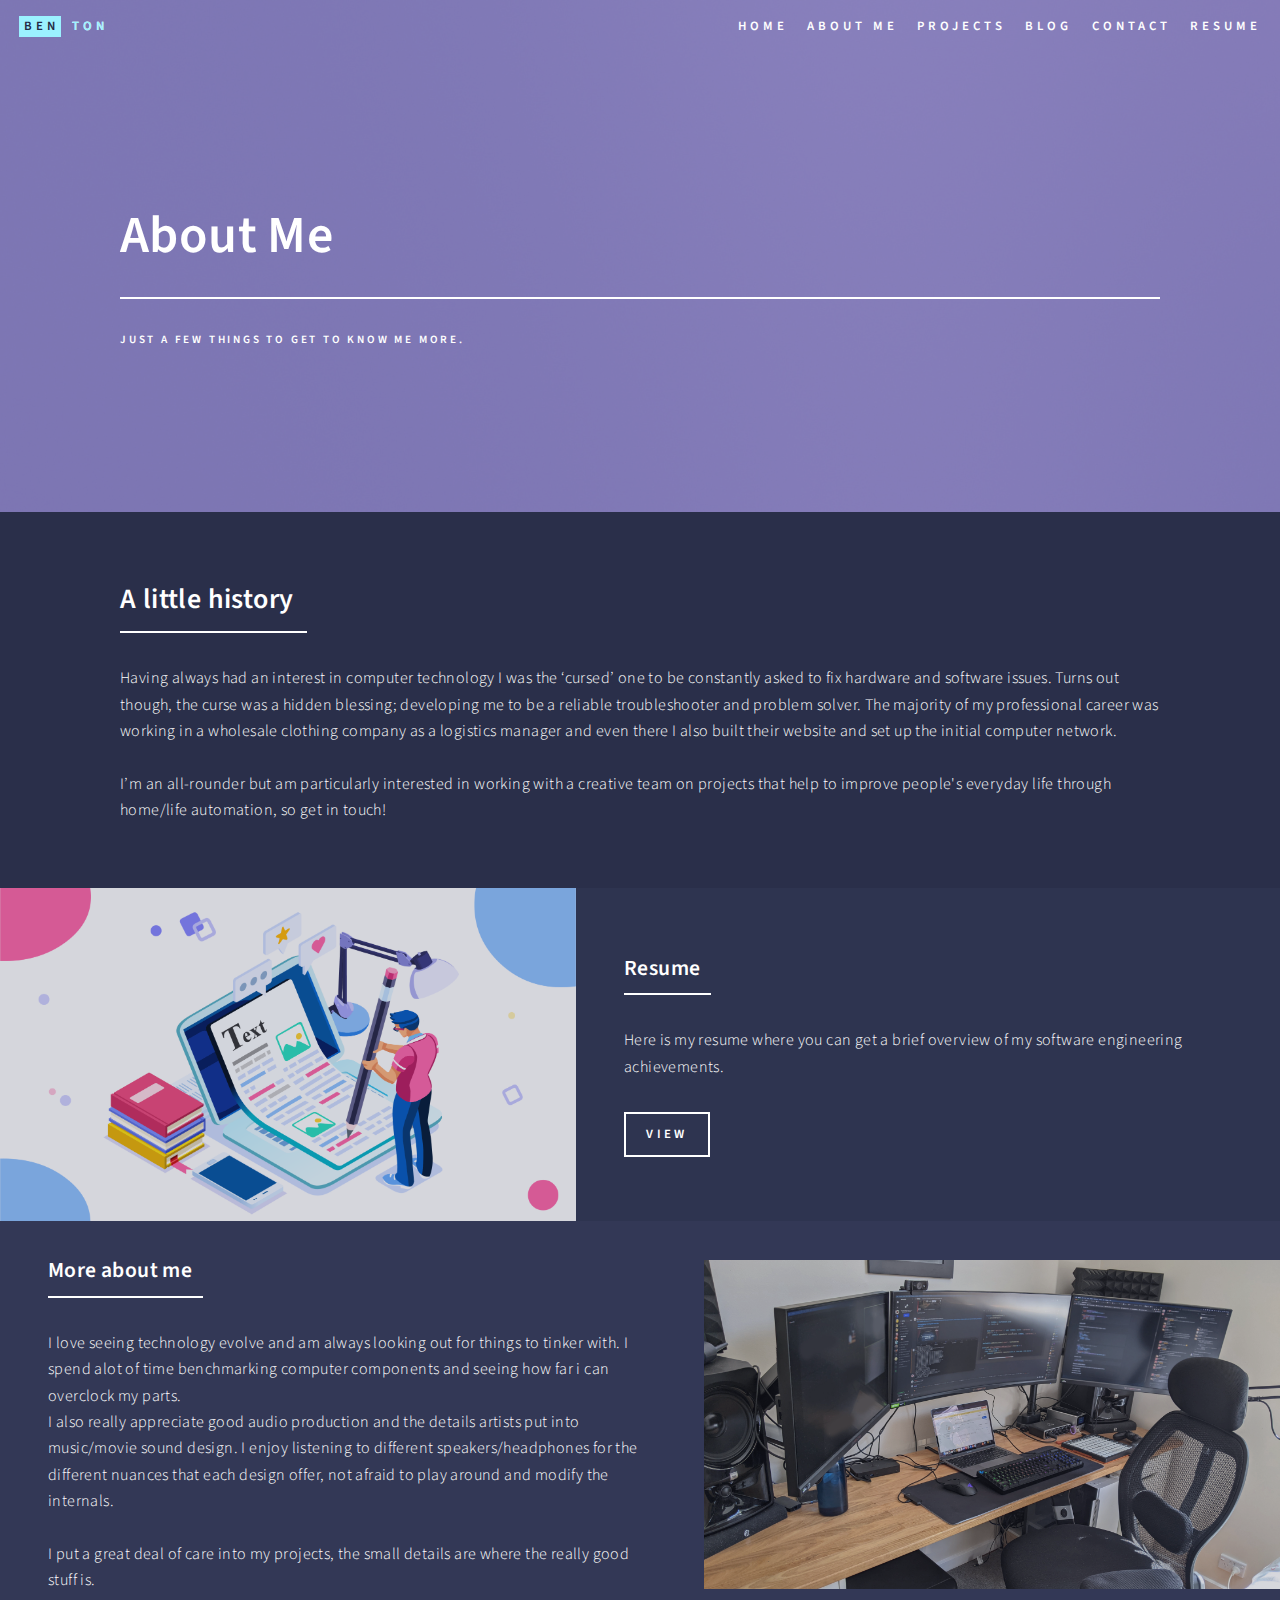
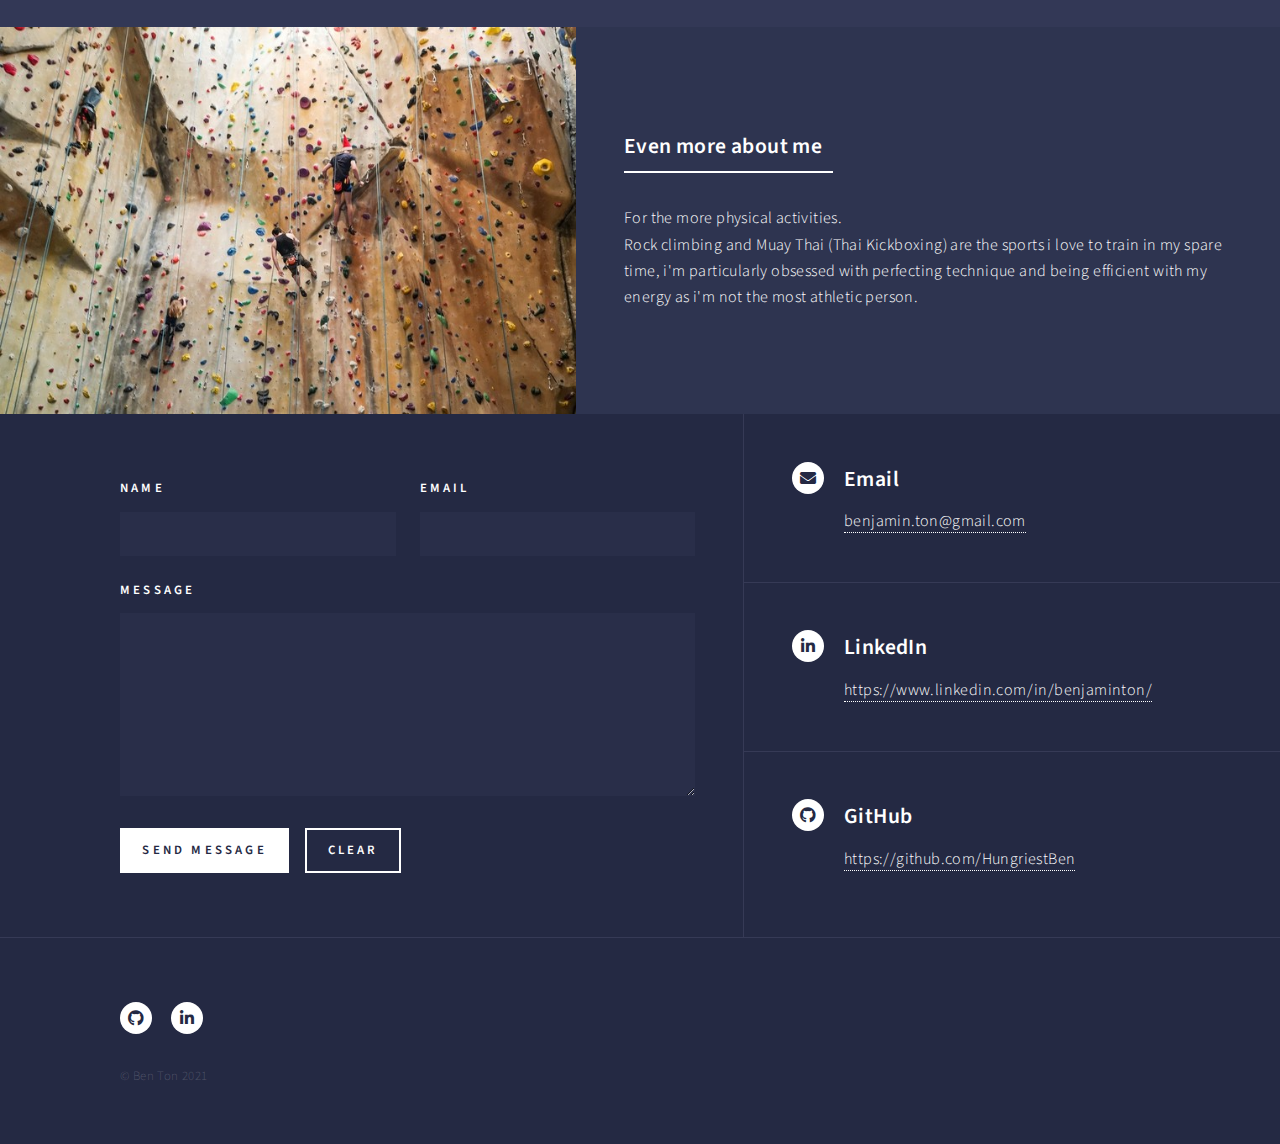
==== commit 141011ed: "Fixed some typos and links" ====
--- a/aboutme.html
+++ b/aboutme.html
@@ -234,11 +234,13 @@
 		<footer id="footer">
 			<div class="inner">
 				<ul class="icons">
-					<li><a href="#" class="icon brands alt fa-twitter"><span class="label">Twitter</span></a></li>
+					<!-- <li><a href="#" class="icon brands alt fa-twitter"><span class="label">Twitter</span></a></li>
 					<li><a href="#" class="icon brands alt fa-facebook-f"><span class="label">Facebook</span></a></li>
-					<li><a href="#" class="icon brands alt fa-instagram"><span class="label">Instagram</span></a></li>
-					<li><a href="#" class="icon brands alt fa-github"><span class="label">GitHub</span></a></li>
-					<li><a href="#" class="icon brands alt fa-linkedin-in"><span class="label">LinkedIn</span></a></li>
+					<li><a href="#" class="icon brands alt fa-instagram"><span class="label">Instagram</span></a></li> -->
+					<li><a href="https://github.com/HungriestBen" class="icon brands alt fa-github"><span
+								class="label">GitHub</span></a></li>
+					<li><a href="https://www.linkedin.com/in/benjaminton/" class="icon brands alt fa-linkedin-in"><span
+								class="label">LinkedIn</span></a></li>
 				</ul>
 				<ul class="copyright">
 					<li>&copy; Ben Ton 2021</li>
--- a/assets/css/main.css
+++ b/assets/css/main.css
@@ -130,11 +130,18 @@
 	margin: 0 auto;
 }
 
+.project-image {
+	opacity: 0.7;
+	animation-duration: 5.5s; 
+	animation-timing-function: ease-out; 
+	animation-delay: 2s;
+}
+
 .project-image:hover {
 	opacity: 1;
 	animation-duration: 5.5s; 
 	animation-timing-function: ease-out; 
-	animation-delay: 0s;
+	animation-delay: 2s;
 }
 
 input, select, textarea {
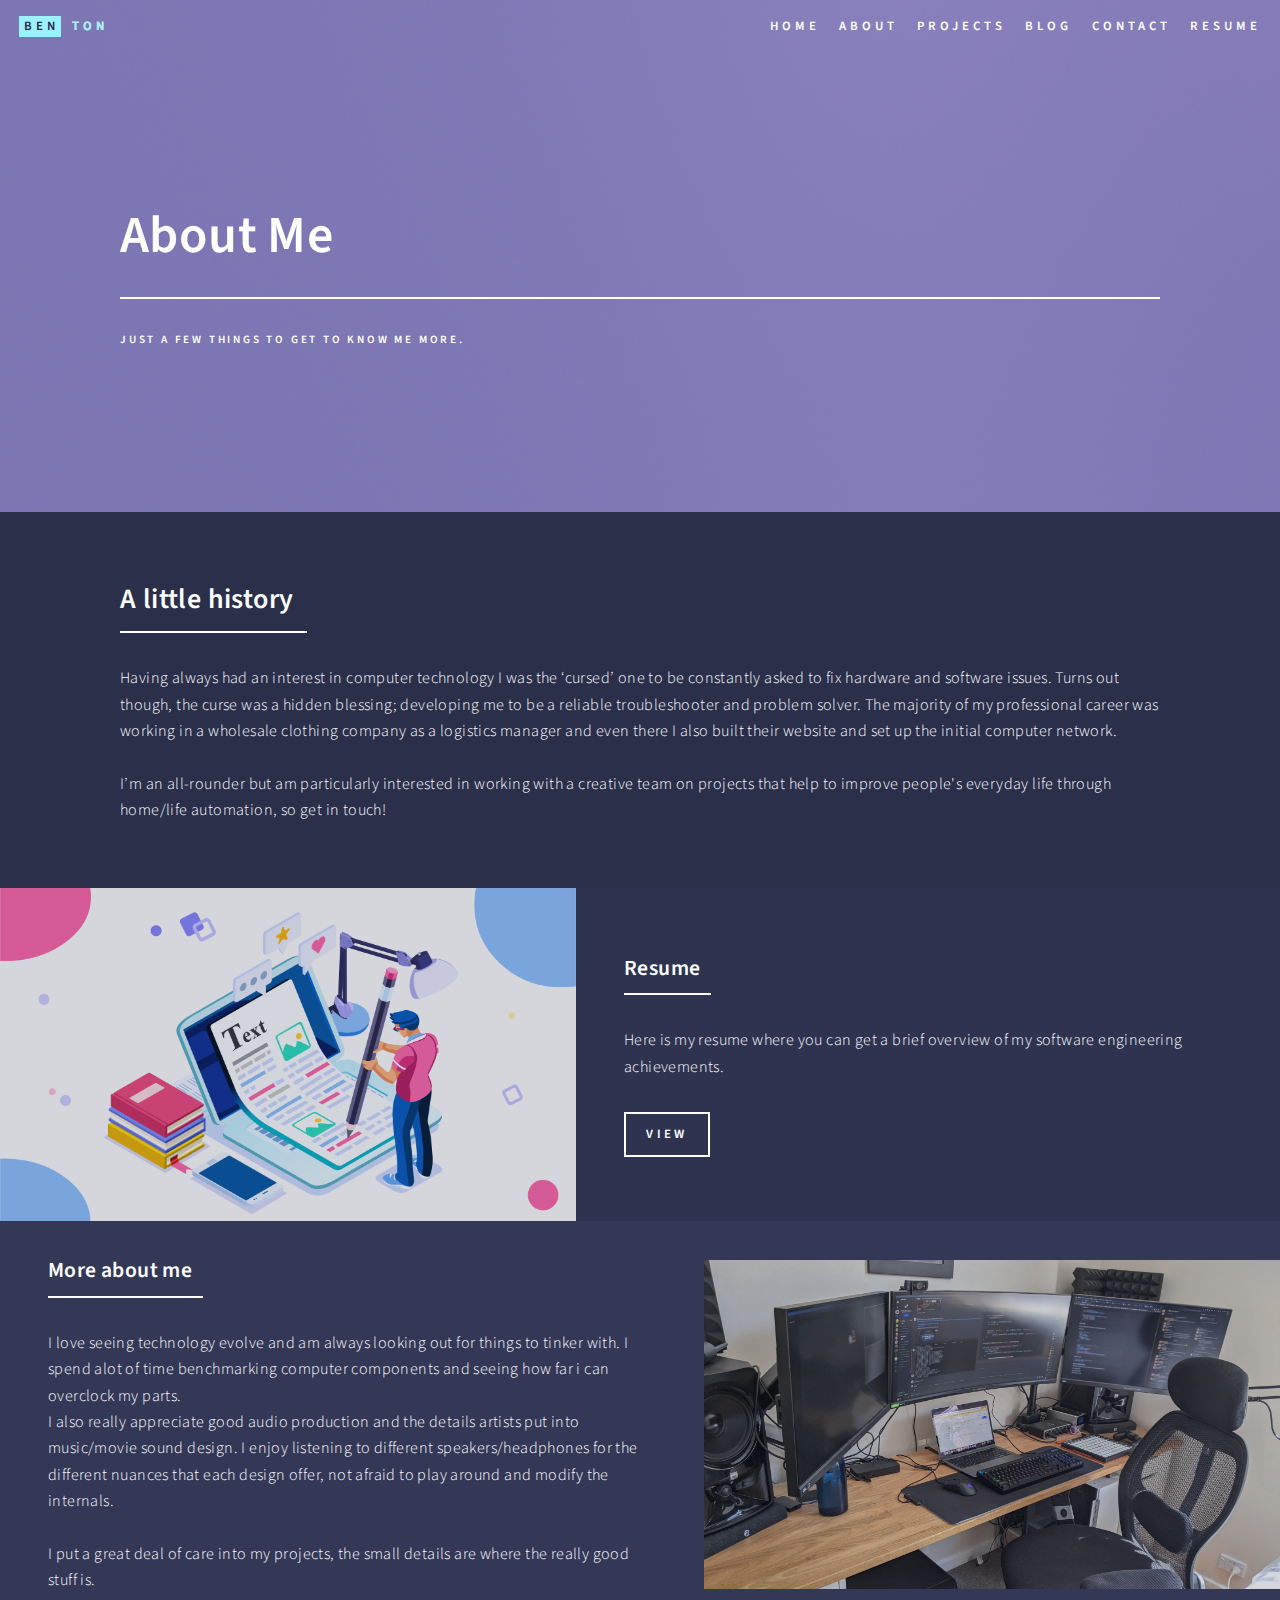
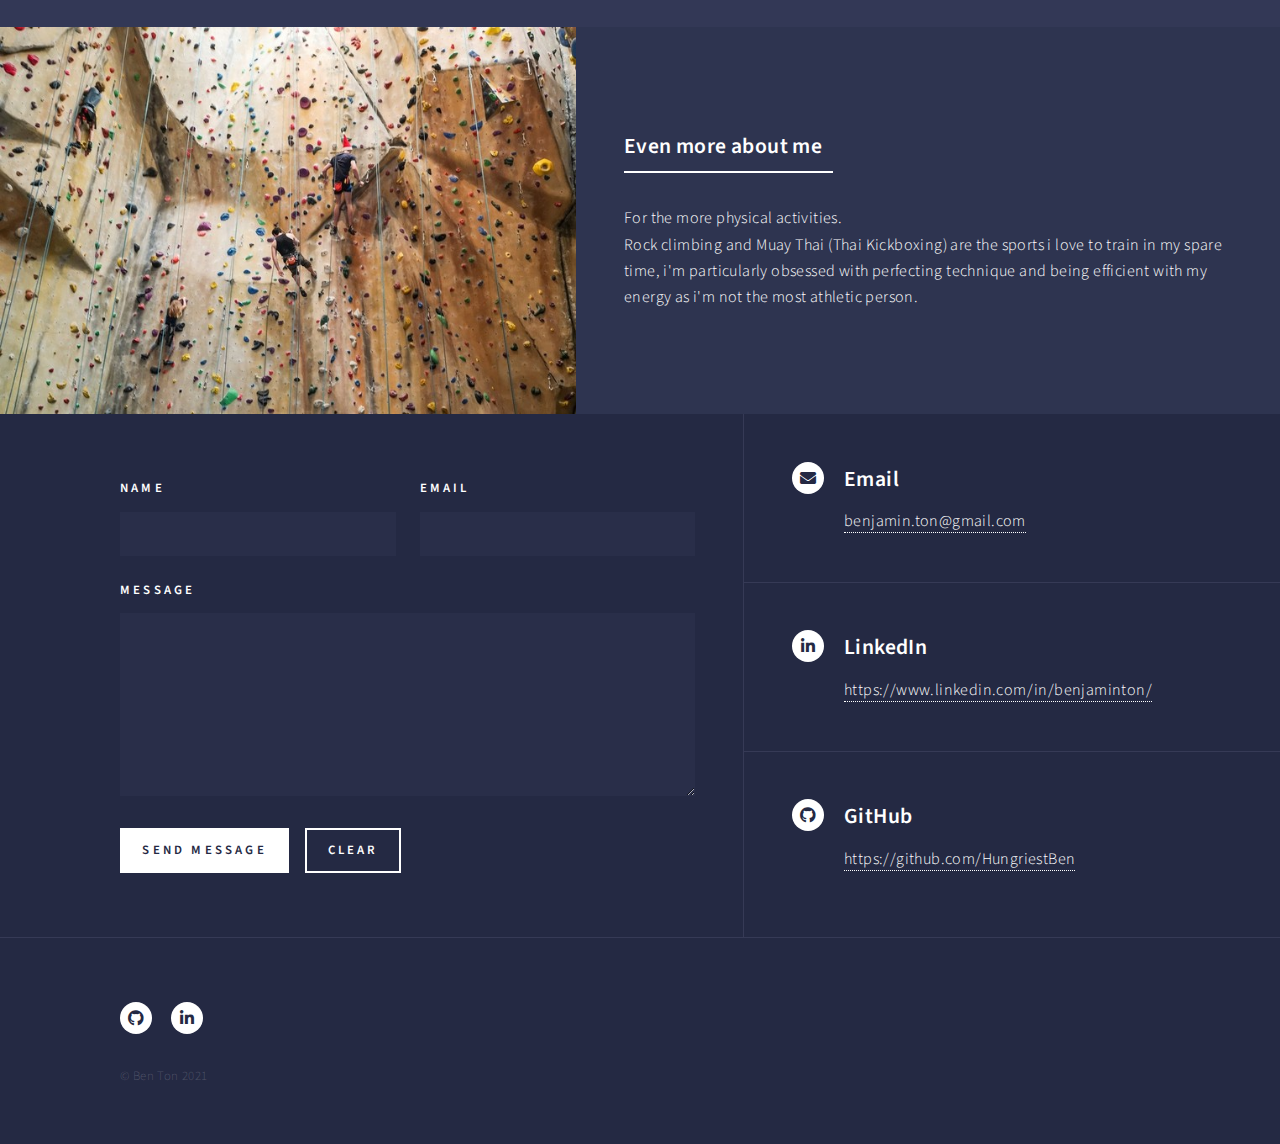
==== commit c2b9c027: "Broken links and more responsive" ====
--- a/aboutme.html
+++ b/aboutme.html
@@ -39,7 +39,7 @@
 			<a href="index.html" class="logo"><strong>BEN</strong> <span>TON</span></a>
 			<nav>
 				<a href="index.html">Home</a>
-				<a href="landing.html">About Me</a>
+				<a href="landing.html">About</a>
 				<a href="projects.html">Projects</a>
 				<a href="blog.html" class="animatescroll">Blog</a>
 				<a href="#contact" class="animatescroll">Contact</a>
--- a/assets/css/main.css
+++ b/assets/css/main.css
@@ -77,7 +77,7 @@
 }
 
 .skills {
-	width: 70%;
+	max-width: 1400px;
     padding: 50px;
 	text-align: center;
 	margin: 0 auto;
@@ -85,13 +85,24 @@
 }
 
 .skills-icons {
-    display: flex; 
+	display: flex; 
+	flex-direction: row;
     justify-content: space-around;
     padding: 5px;
     gap: 5px;
 }
+
+@media (max-width: 676px) {
+	.skills-icons {
+	  flex-direction: column;
+	  margin: 0 auto;
+	  text-align: center;
+	}
+  }
+
+
 .skills-icons img{
-    width: 5em;
+	width: 5em;
     height: 5em;
     border-radius: 100px;
     margin: 0 auto;
@@ -105,11 +116,30 @@
 	display: grid;
 	/* justify-content: space-between; */
     grid-template-columns: 1fr 1fr 1fr;
-	width: 70%;
-	margin: 0 auto;
+	box-sizing: border-box;
+	/* width: 70%; */
 	text-align: center;
 	padding: 80px;
 	opacity: 0.7;
+	grid-gap: 1rem;
+	max-width: 1920px;
+}
+
+@media (min-width: 200px) {
+	.projects { grid-template-columns: repeat(1, 1fr) ;
+	padding: 0px; }
+}
+
+@media (min-width: 560px) {
+	.projects { grid-template-columns: repeat(1, 1fr) ;
+	padding: 80px; }
+}
+
+
+
+@media (min-width: 1400px) {
+	.projects { grid-template-columns: repeat(3, 1fr); 
+	margin: 0 auto;}
 }
 
 .projectsh2 {
@@ -1885,6 +1915,14 @@
 		body.is-ie header.major > h1:after {
 			max-width: 100% !important;
 		}
+
+	@media screen and (max-width: 736px) {
+
+		header.major > p br {
+			display: none;
+		}
+
+	}
 
 	@media screen and (max-width: 736px) {
 
@@ -3449,10 +3487,13 @@
 
 		}
 
+
+
 		@media screen and (max-width: 480px) {
 
 			#header .logo span {
 				display: none;
+				
 			}
 
 			#header nav a[href="#menu"] {
@@ -3461,6 +3502,7 @@
 				text-indent: 5em;
 				white-space: nowrap;
 				width: 5em;
+				
 			}
 
 				#header nav a[href="#menu"]:before, #header nav a[href="#menu"]:after {
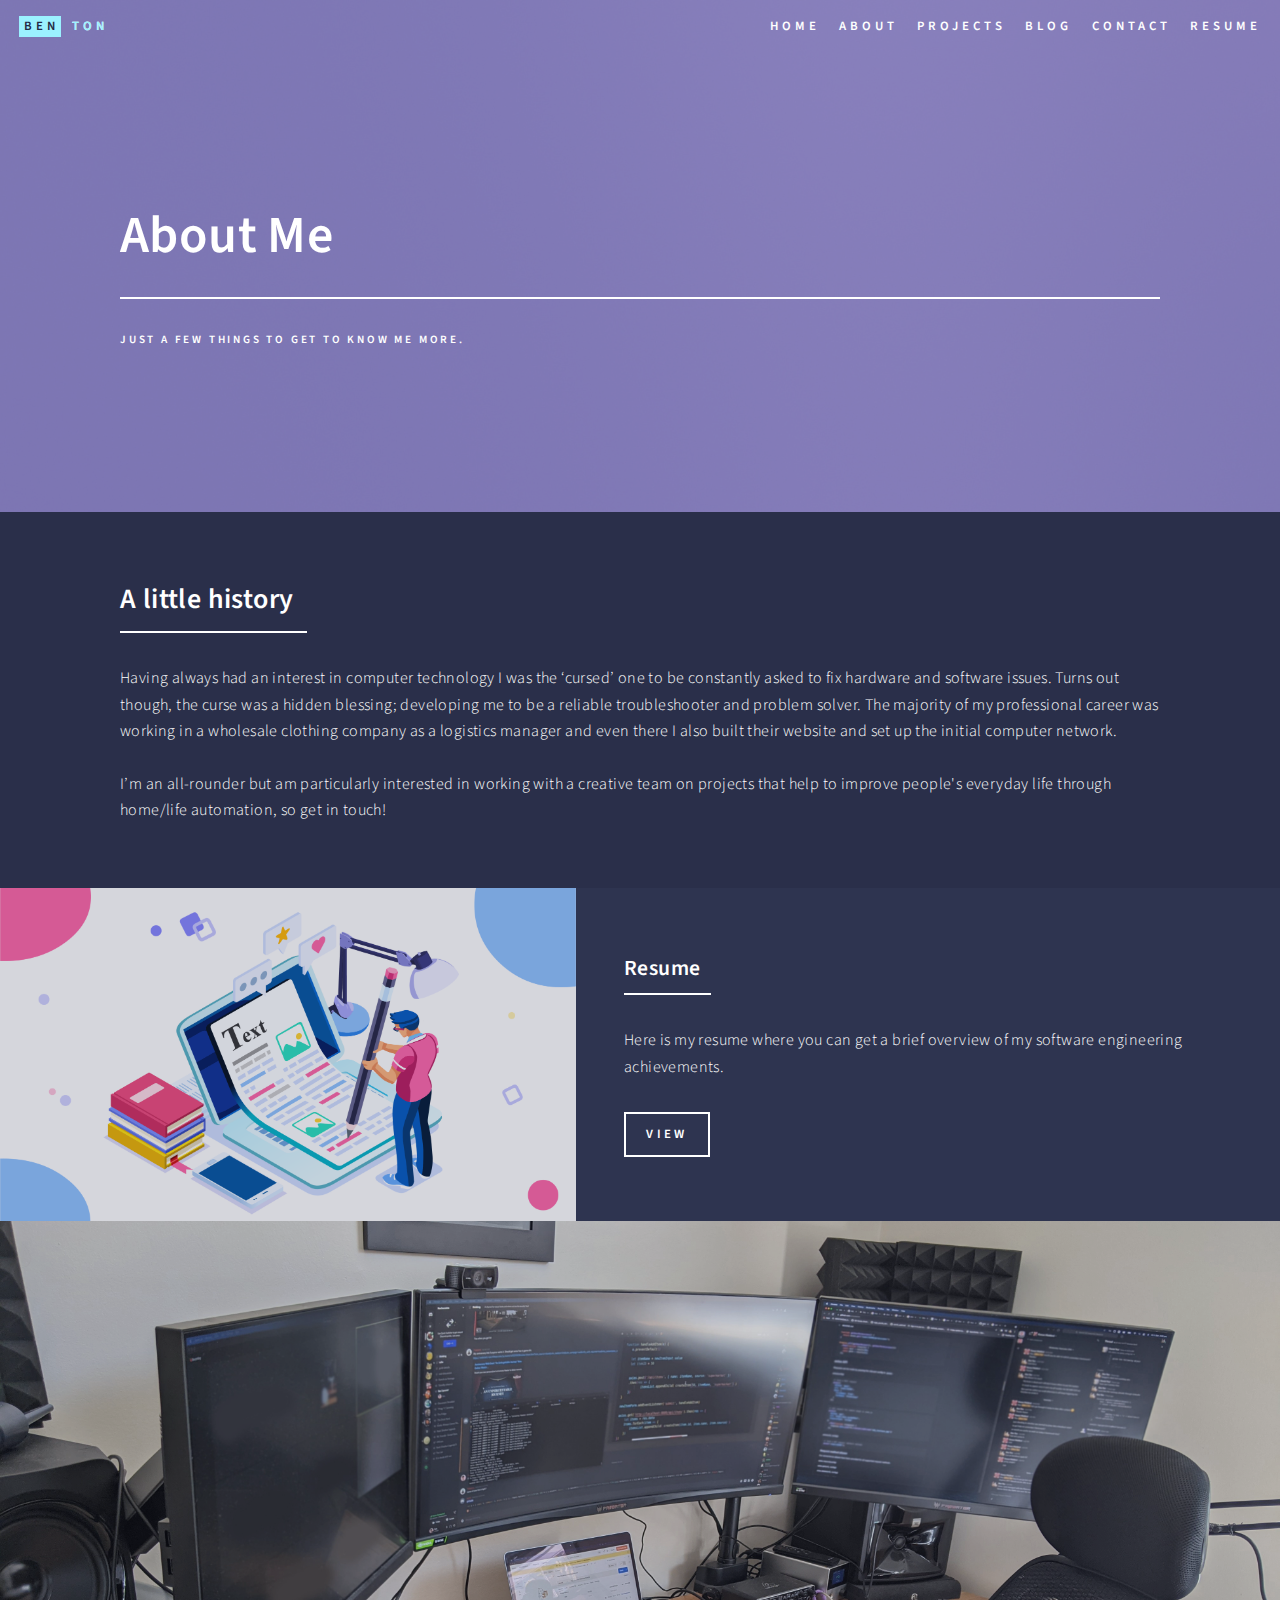
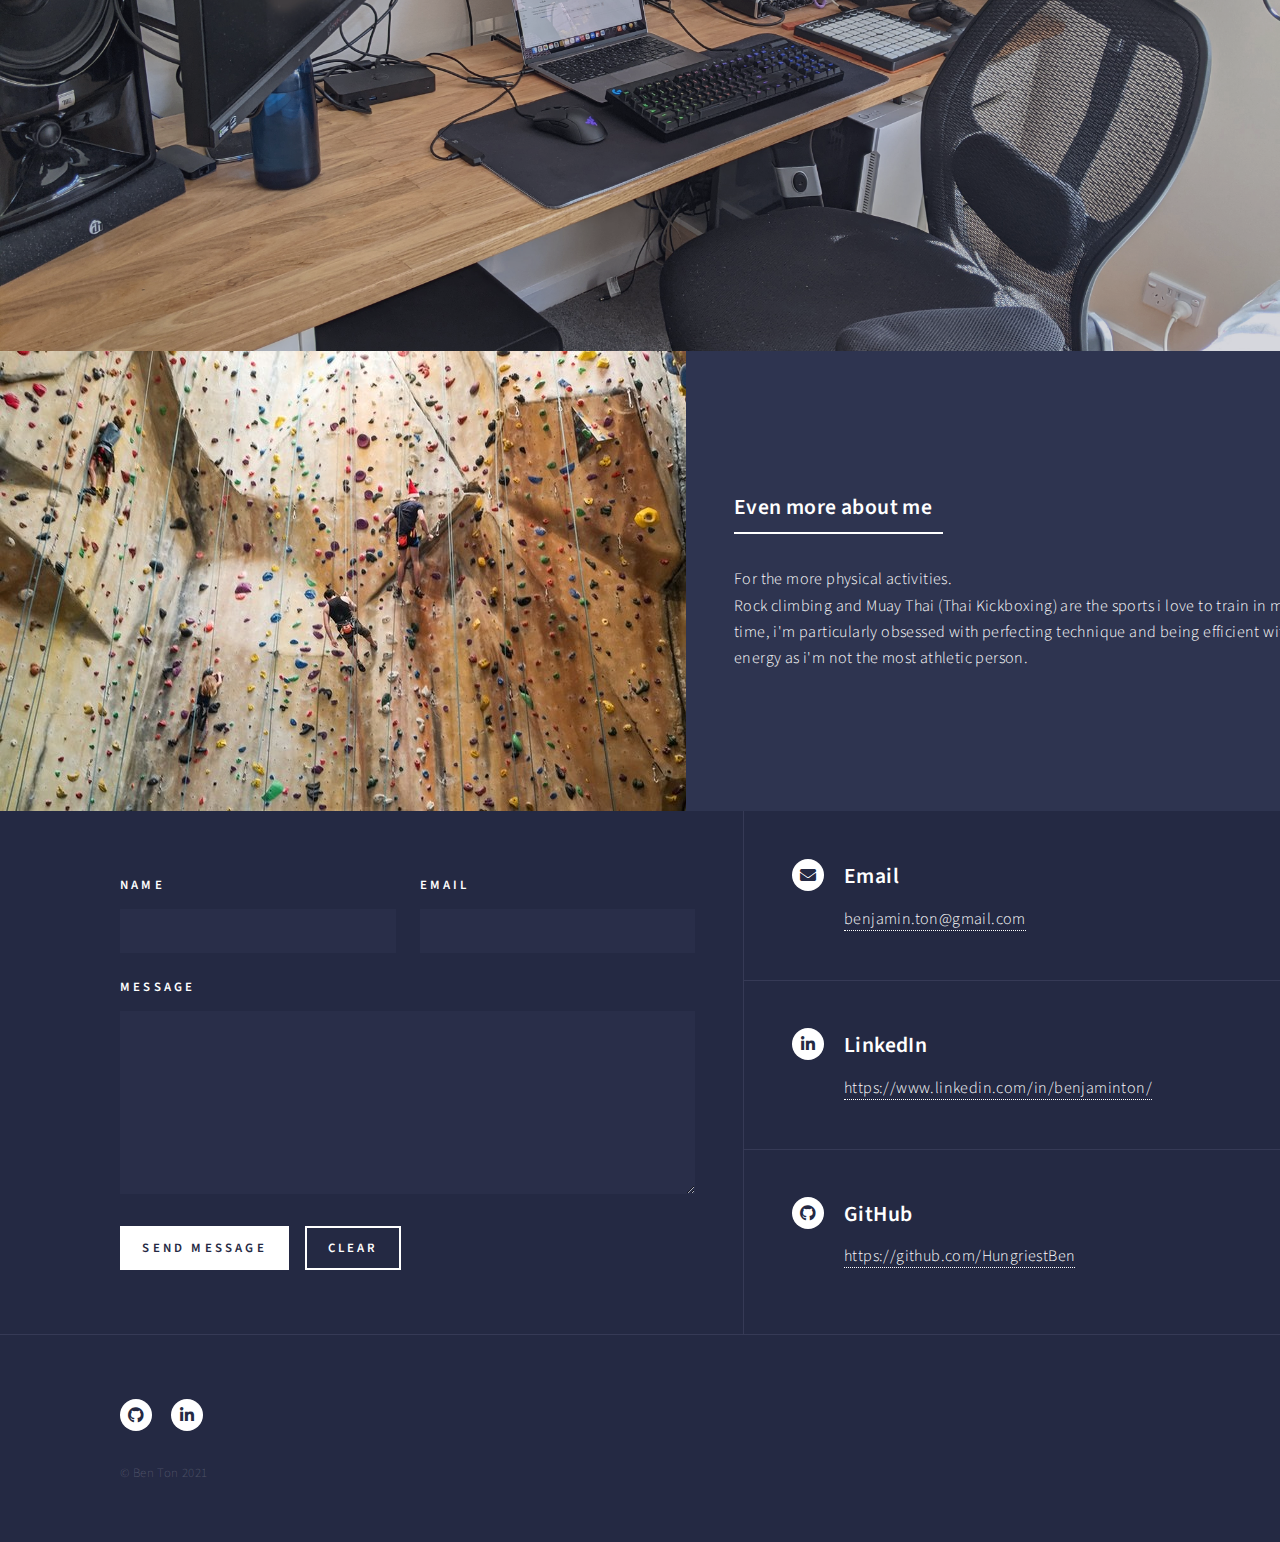
==== commit c997cb40: "google analytics head and fixed broken links in about" ====
--- a/aboutme.html
+++ b/aboutme.html
@@ -106,9 +106,9 @@
 					</div>
 				</section>
 				<section>
-					<a href="#two" class="image">
-						<img class="resume-image2" src="./public/bensdesk.jpg" alt="" data-position="top center" />
-					</a>
+					<!-- <a href="#two" class="image"> -->
+					<img class="resume-image2" src="./public/bensdesk.jpg" alt="" data-position="top center" />
+					<!-- </a> -->
 					<div class="content">
 						<div class="inner">
 							<header class="major">
@@ -137,9 +137,9 @@
 					</div>
 				</section>
 				<section>
-					<a href="generic.html" class="image">
-						<img src="./public/haardrock.jpg" alt="" data-position="25% 25%" />
-					</a>
+					<!-- <a href="" class="image"> -->
+					<img src="./public/haardrock.jpg" alt="" data-position="25% 25%" />
+					<!-- </a> -->
 					<div class="content">
 						<div class="inner">
 							<header class="major">
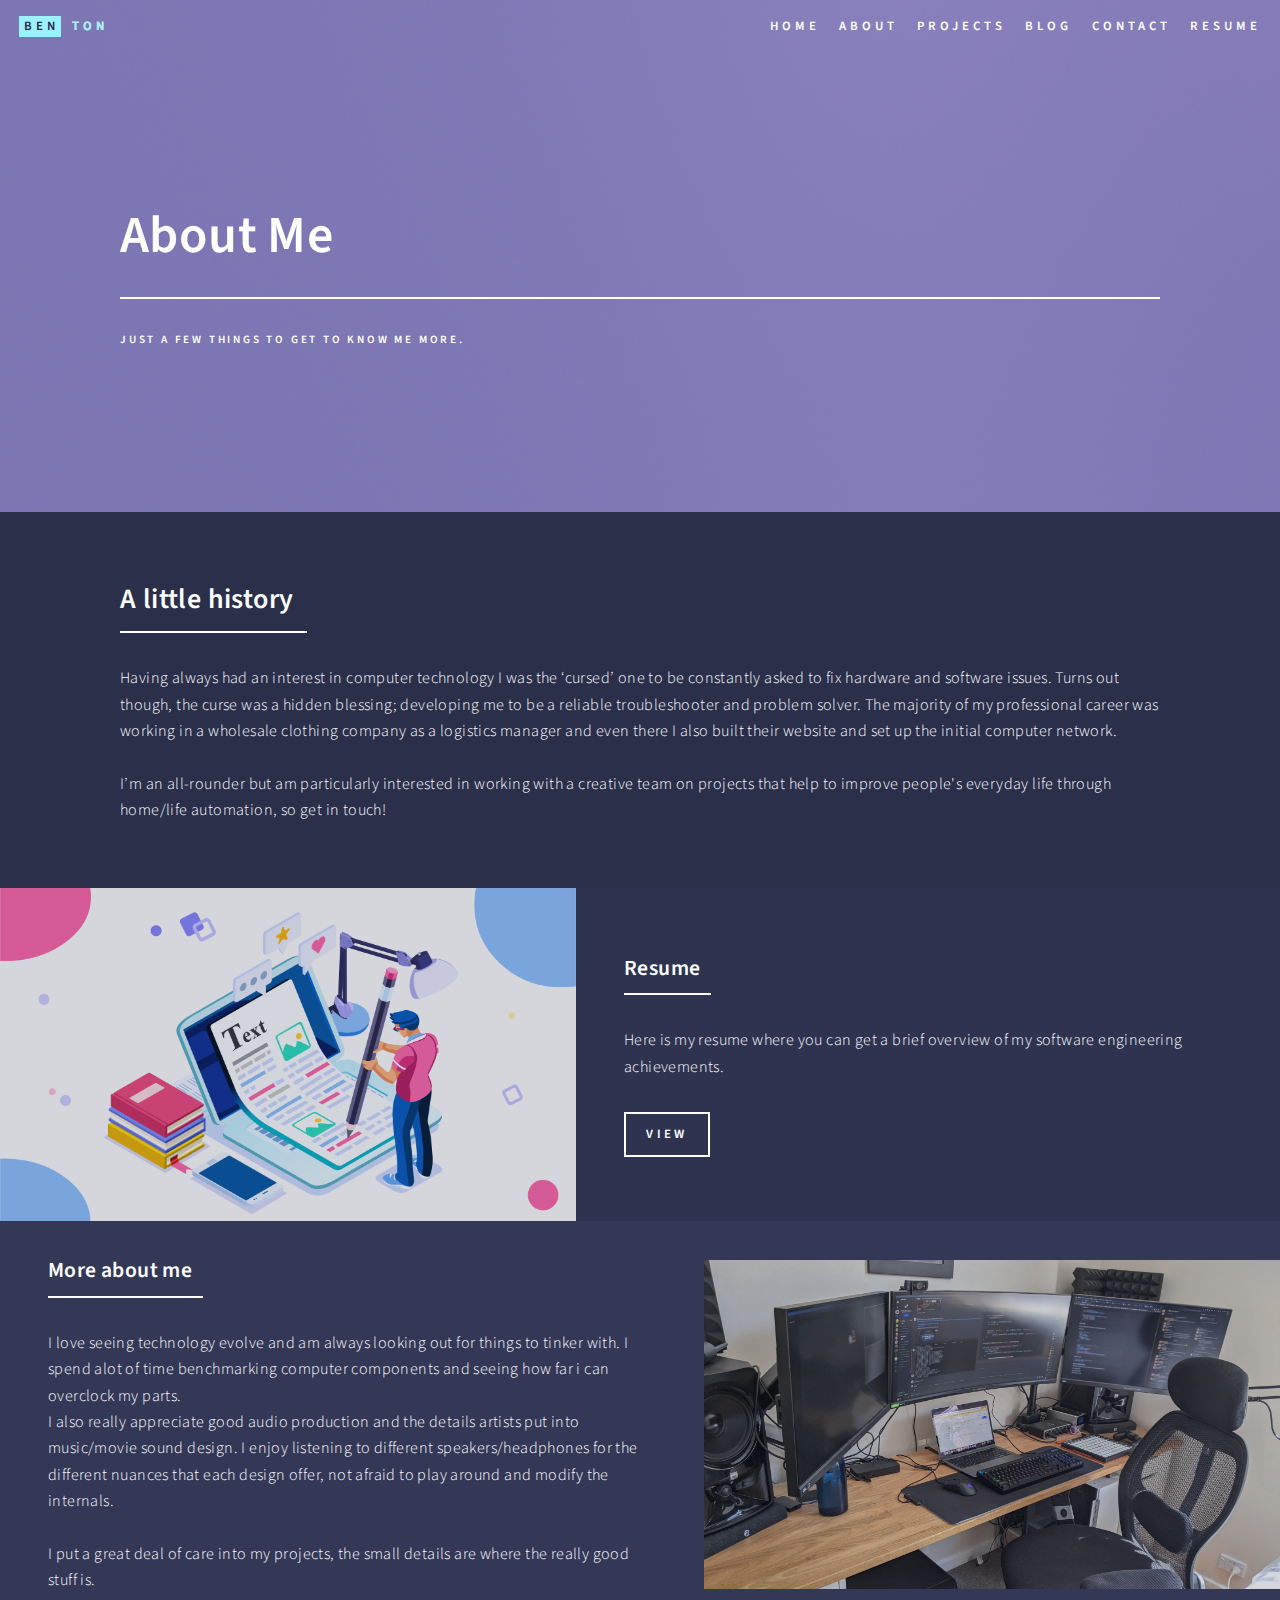
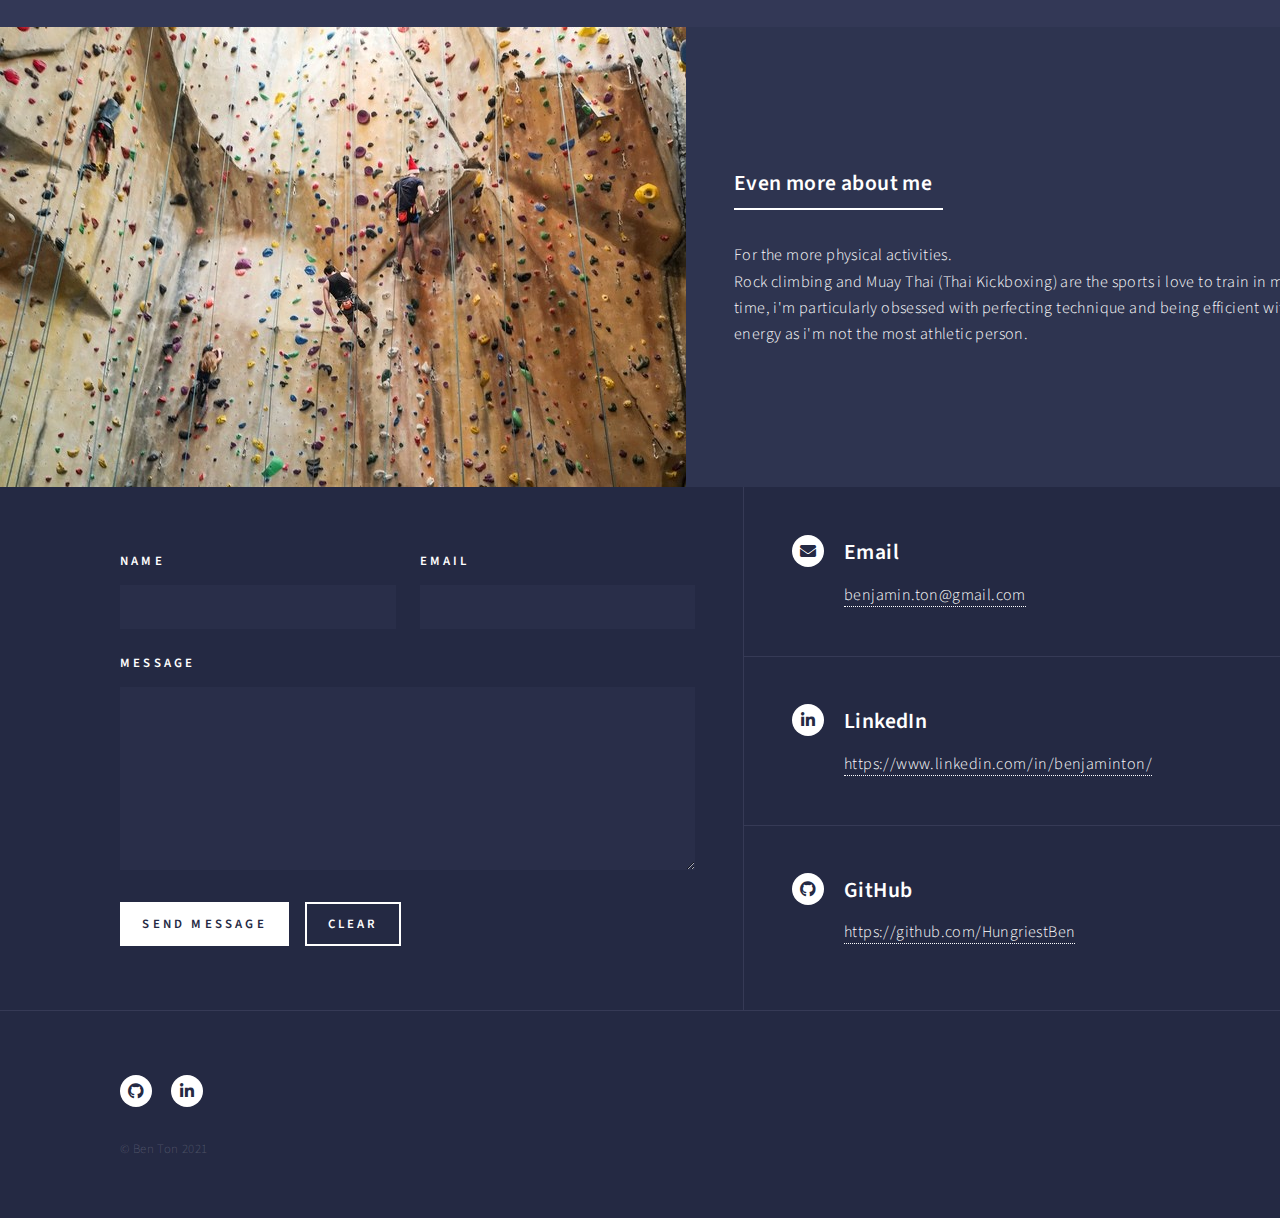
==== commit f37195a7: "Fixed aboutme images" ====
--- a/aboutme.html
+++ b/aboutme.html
@@ -106,9 +106,9 @@
 					</div>
 				</section>
 				<section>
-					<!-- <a href="#two" class="image"> -->
-					<img class="resume-image2" src="./public/bensdesk.jpg" alt="" data-position="top center" />
-					<!-- </a> -->
+					<a href="#two" class="image">
+						<img class="resume-image2" src="./public/bensdesk.jpg" alt="" data-position="top center" />
+					</a>
 					<div class="content">
 						<div class="inner">
 							<header class="major">
--- a/assets/css/main.css
+++ b/assets/css/main.css
@@ -2286,6 +2286,7 @@
 }
 
 .resume-image2 {
+	cursor: default;
 	opacity: 0.8;
 	top: 50%;
 	width: 100%;
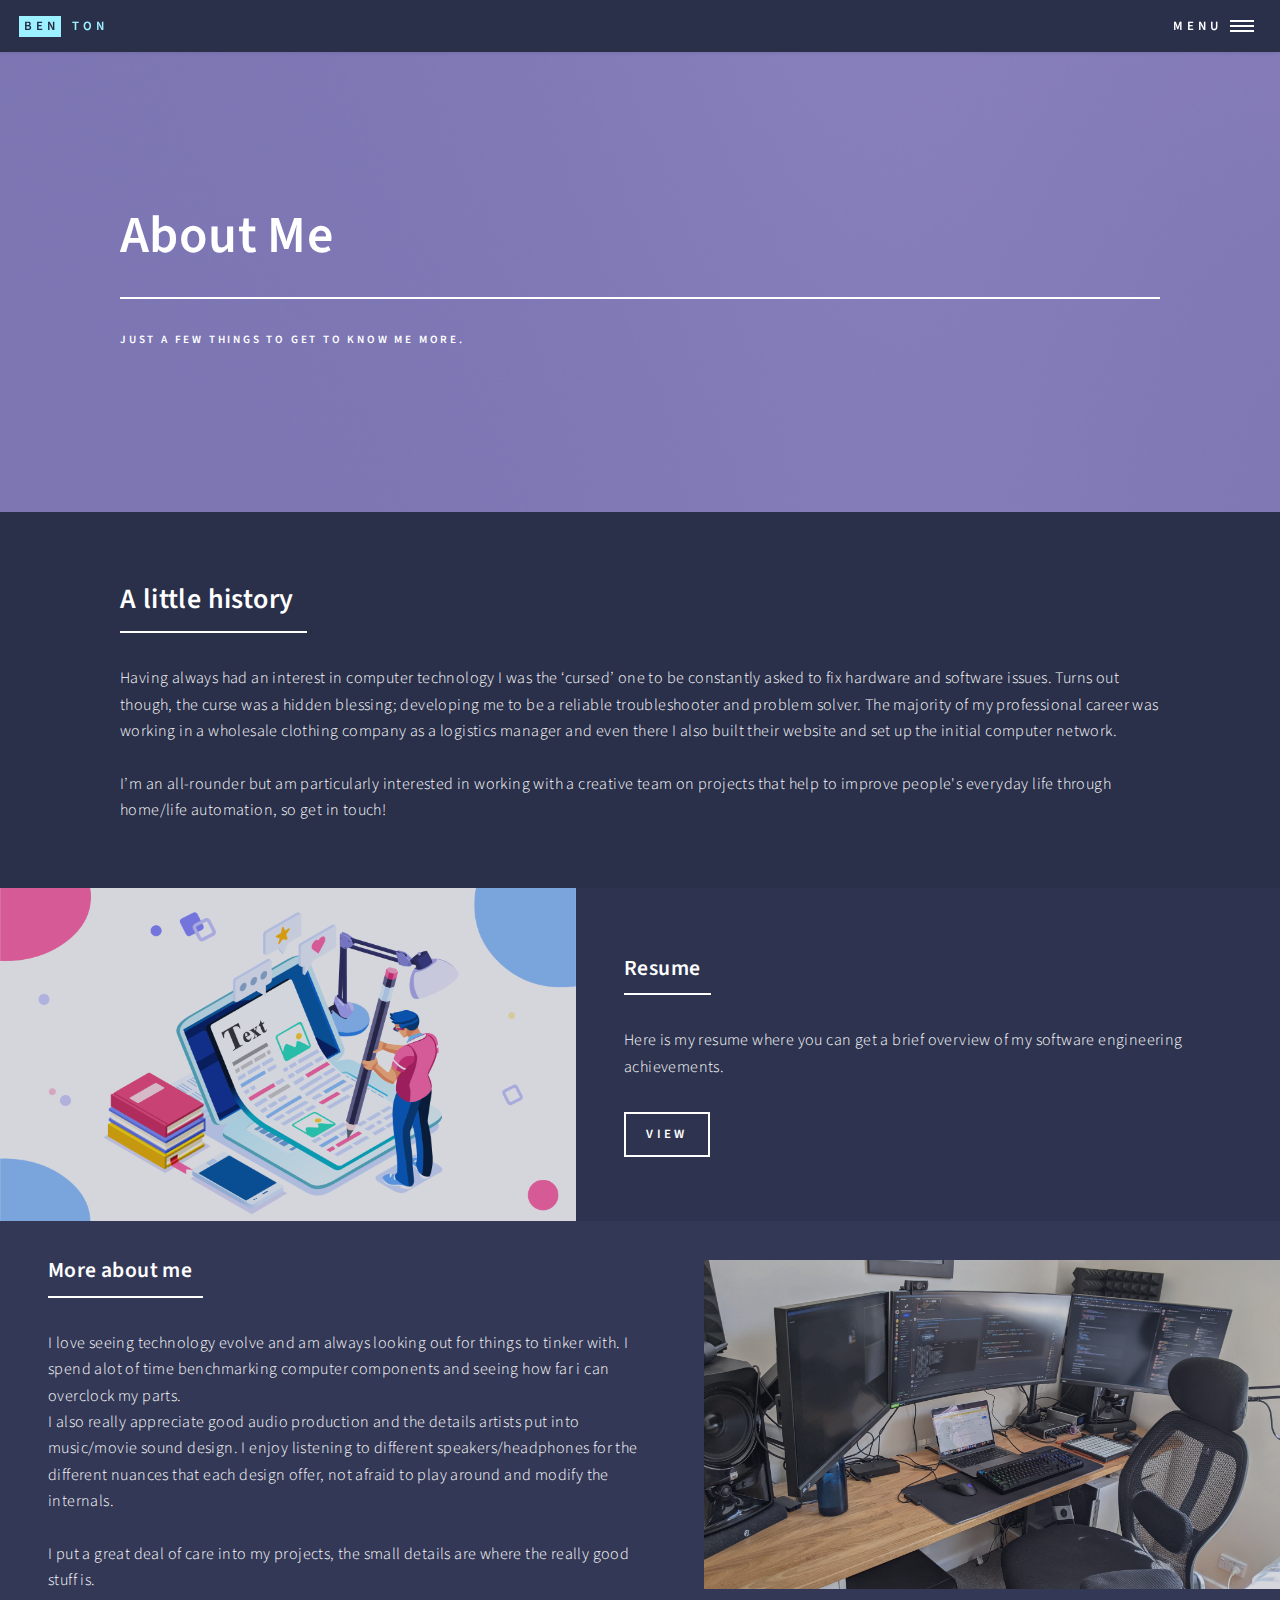
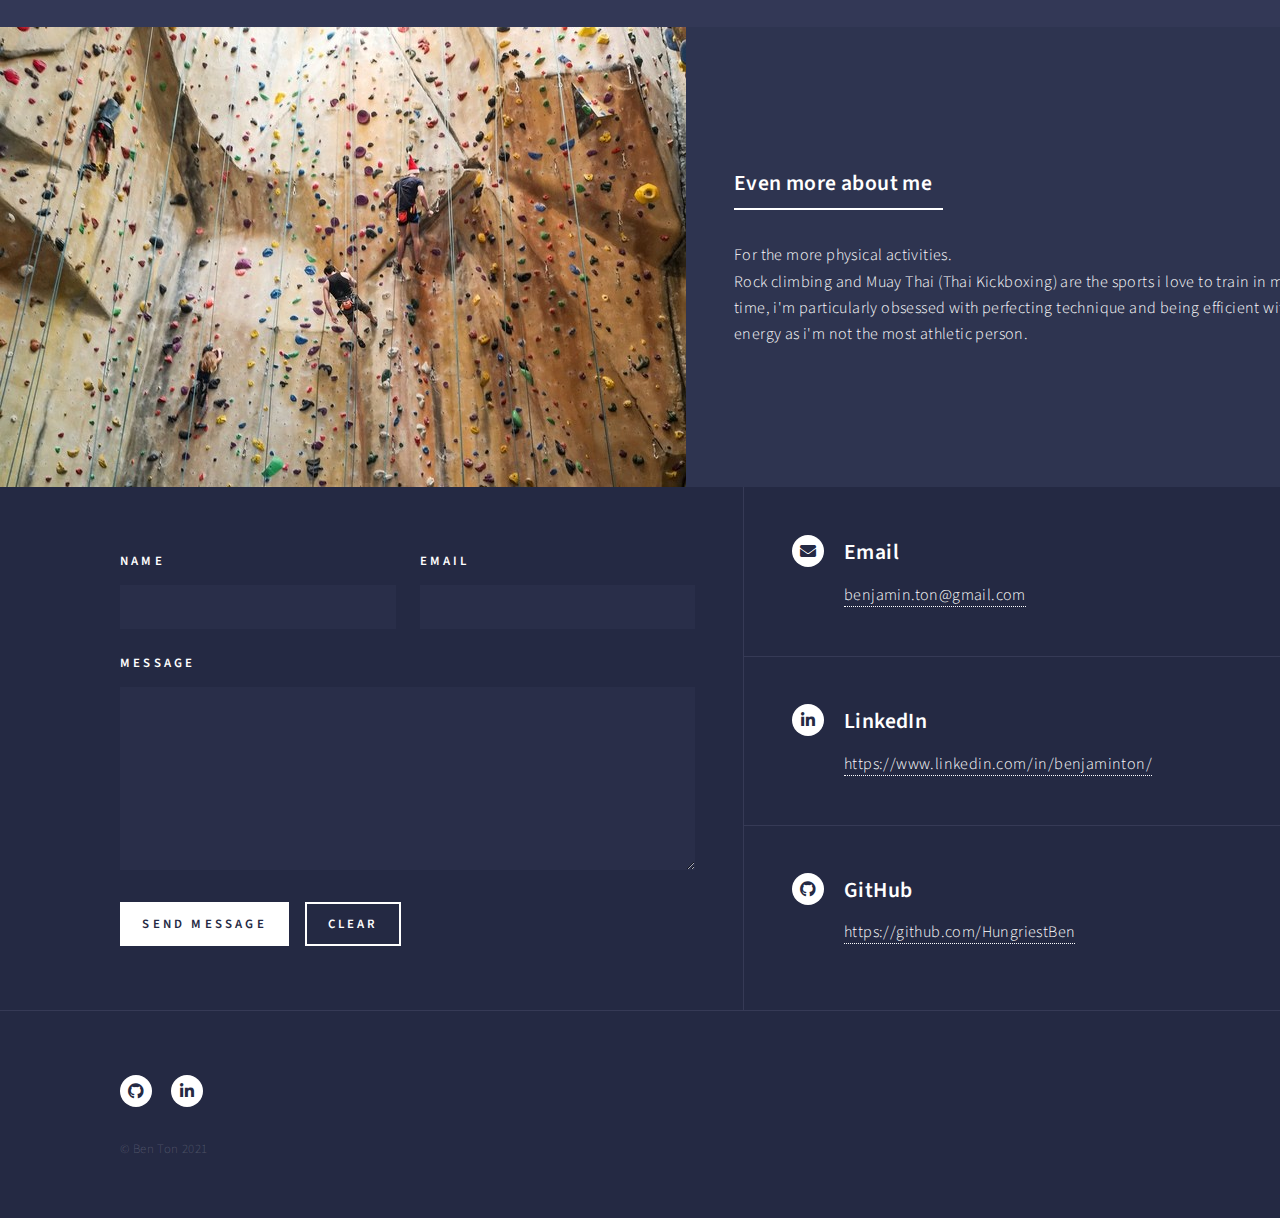
==== commit d3d87ebd: "Fixed nav on other pages" ====
--- a/aboutme.html
+++ b/aboutme.html
@@ -35,7 +35,7 @@
 		</header>
 
 		<!-- Header -->
-		<header id="header" class="alt">
+		<!-- <header id="header" class="alt">
 			<a href="index.html" class="logo"><strong>BEN</strong> <span>TON</span></a>
 			<nav>
 				<a href="index.html">Home</a>
@@ -45,7 +45,27 @@
 				<a href="#contact" class="animatescroll">Contact</a>
 				<a href="./public/Ben Ton.pdf" class="animatescroll">Resume</a>
 			</nav>
+		</header> -->
+
+		<!-- Header 2 -->
+		<header id="header">
+			<a href="index.html" class="logo"><strong>BEN</strong> <span>TON</span></a>
+			<nav>
+				<a href="#menu">Menu</a>
+			</nav>
 		</header>
+
+		<!-- Menu -->
+		<nav id="menu">
+			<ul class="links">
+				<li><a class="home" href="index.html">Home</a></li>
+				<li><a href="aboutme.html">About</a></li>
+				<li><a href="blog.html" class="animatescroll">Blog</a>
+				<li><a href="projects.html">Projects</a></li>
+				<li><a href="#contact" class="animatescroll">Contact</a></li>
+				<li><a href="./public/Ben Ton.pdf" class="animatescroll">Resume</a></li>
+			</ul>
+		</nav>
 
 		<!-- Banner -->
 		<!-- Note: The "styleN" class below should match that of the header element. -->
--- a/assets/css/main.css
+++ b/assets/css/main.css
@@ -76,6 +76,13 @@
 	height: 70px;
 }
 
+
+@media (max-width: 650px) {
+	#header {
+	  display: none;
+	}
+}
+
 .skills {
 	max-width: 1400px;
     padding: 50px;
@@ -98,7 +105,7 @@
 	  margin: 0 auto;
 	  text-align: center;
 	}
-  }
+}
 
 
 .skills-icons img{
@@ -165,6 +172,8 @@
 	animation-duration: 5.5s; 
 	animation-timing-function: ease-out; 
 	animation-delay: 2s;
+	width: 100%;
+	height: auto;
 }
 
 .project-image:hover {
